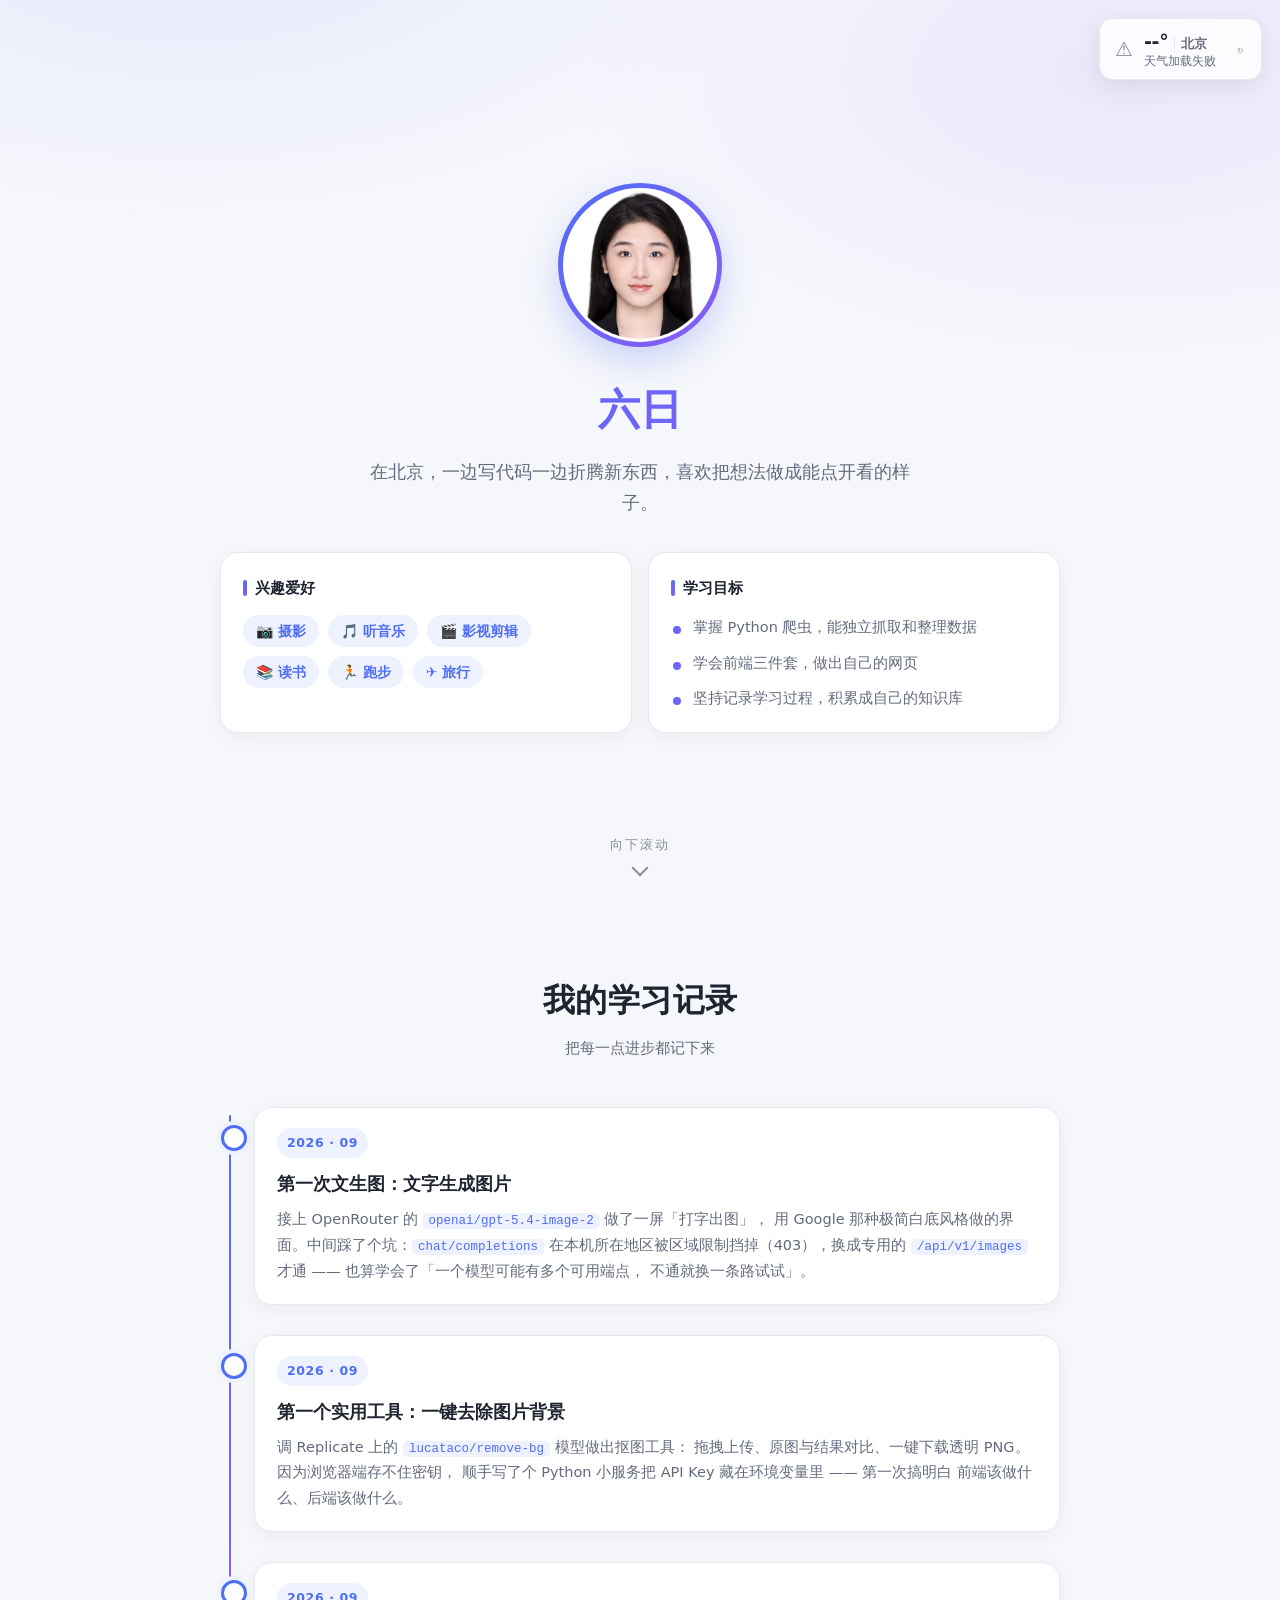
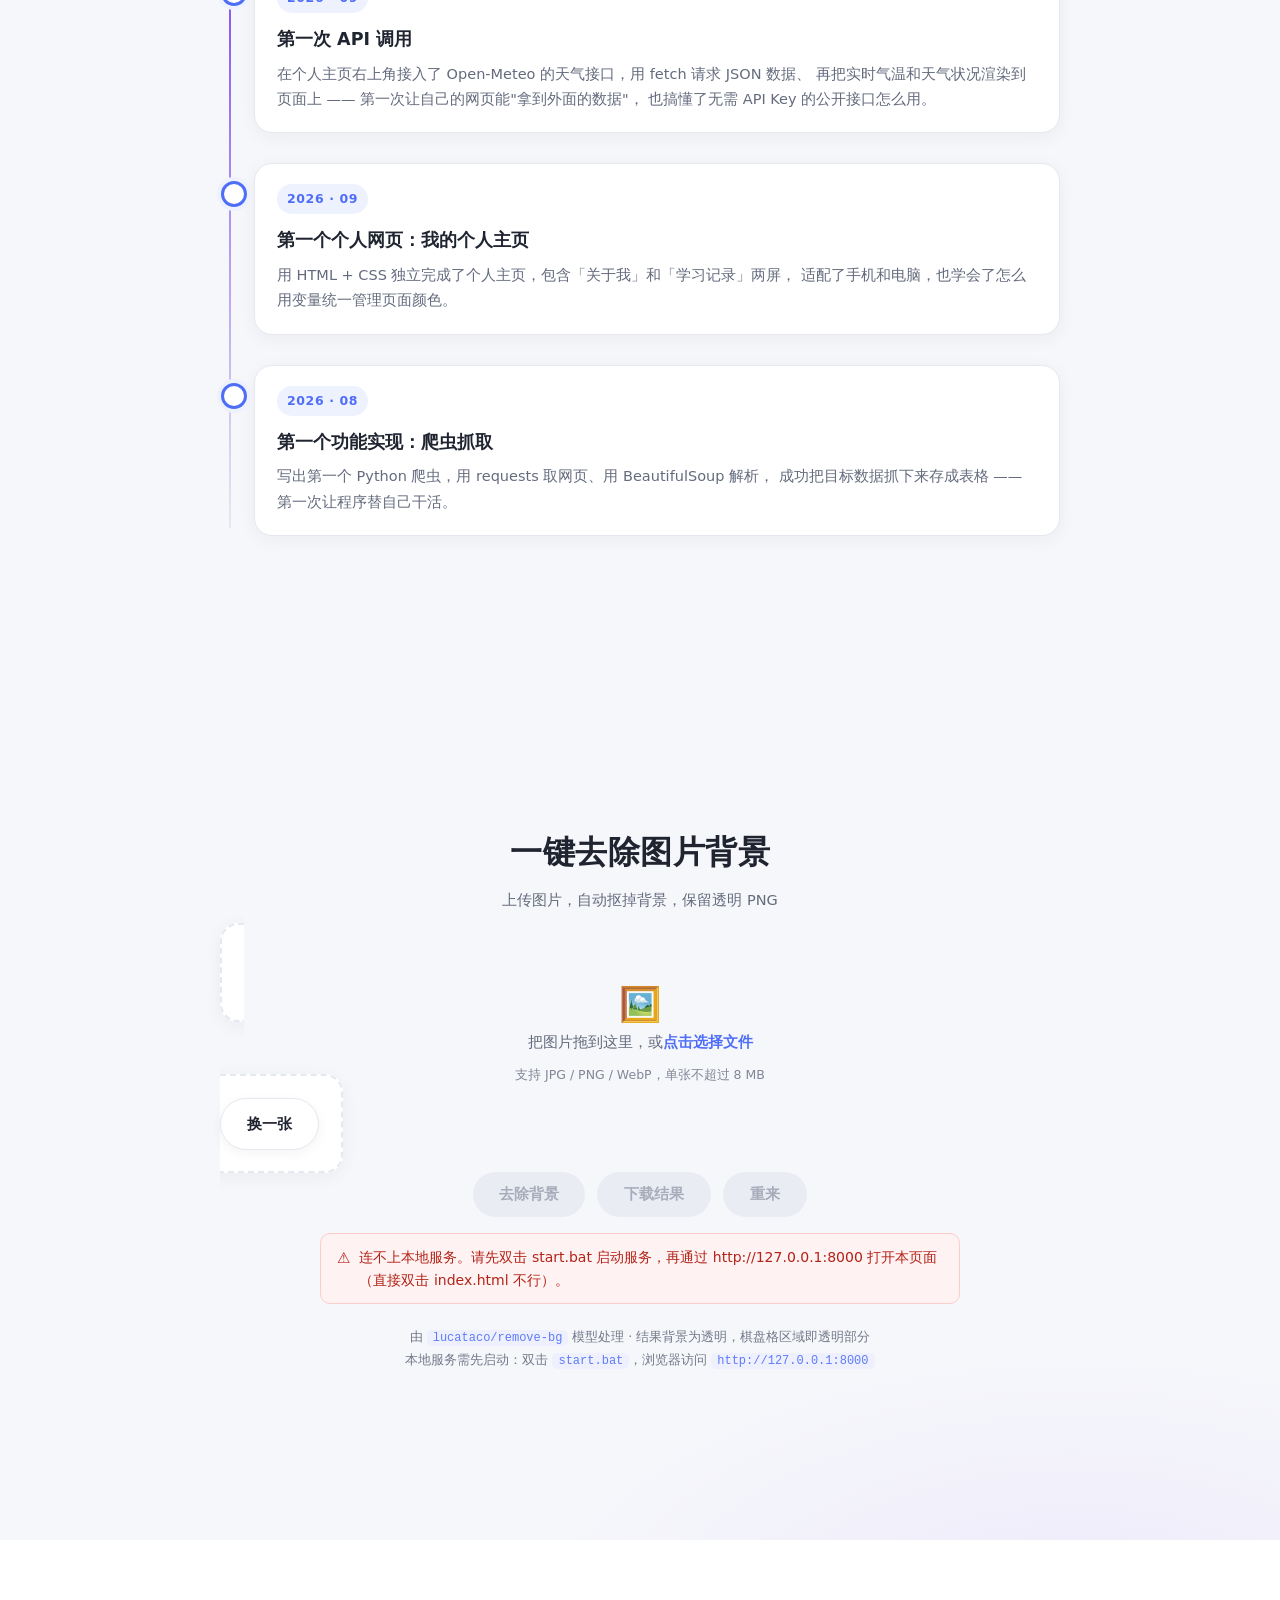
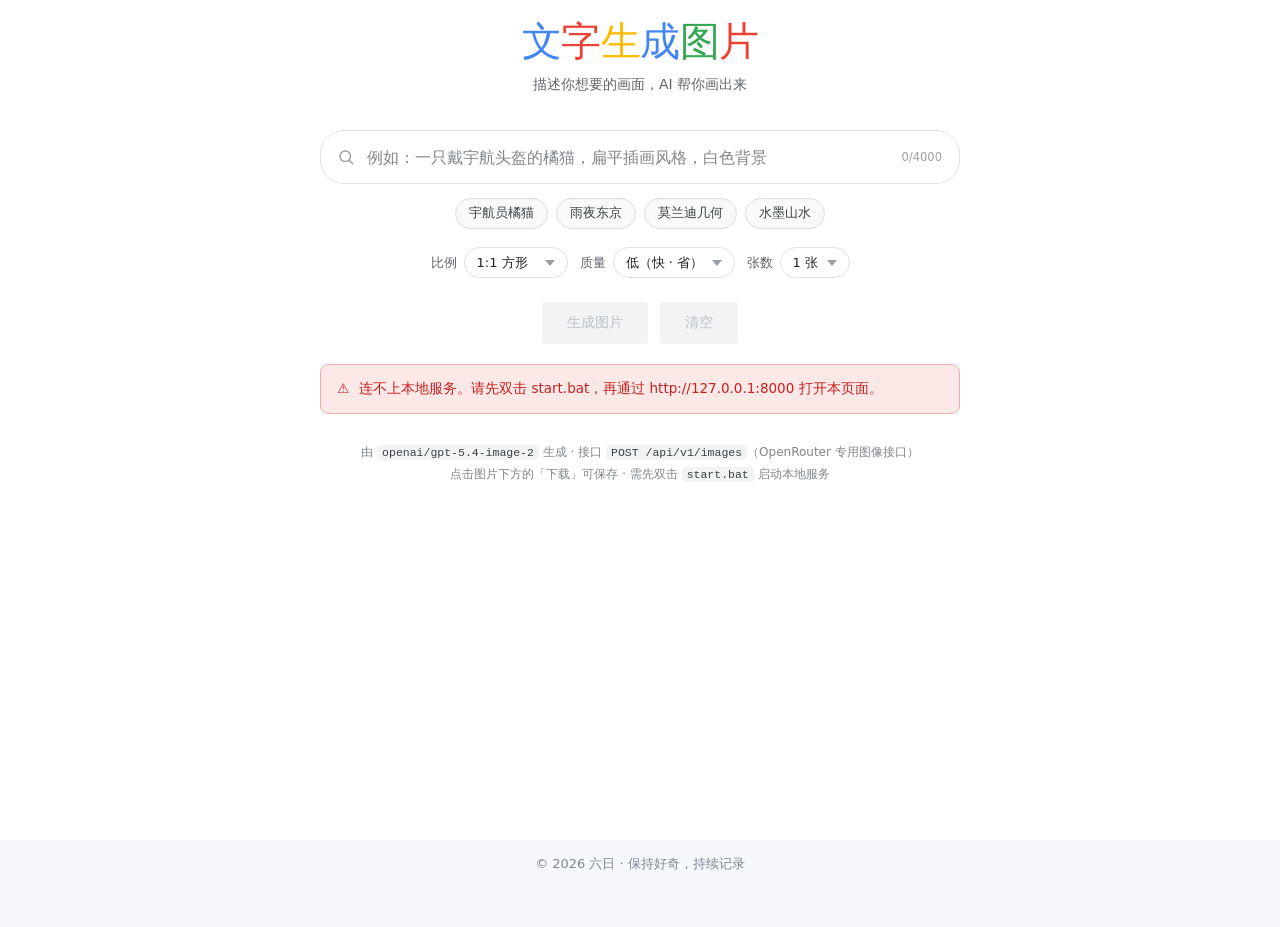
==== index.html @ abb737da "feat: 个人主页 v1（关于我 / 学习记录 / 天气 / 去背景 / 文生图）" ====
<!DOCTYPE html>
<html lang="zh-CN">
<head>
<meta charset="UTF-8">
<meta name="viewport" content="width=device-width, initial-scale=1.0">
<title>六日 · 个人主页</title>
<meta name="description" content="六日的个人主页 —— 关于我，以及我的学习记录。">

<style>
/* ==========================================================================
   ① 全局配置区 —— 想改颜色，只改这里就够了
   ========================================================================== */
:root{
  --c-bg:        #f6f7fb;   /* 页面背景色 */
  --c-card:      #ffffff;   /* 卡片背景色 */
  --c-text:      #1f2430;   /* 主文字颜色 */
  --c-text-sub:  #646b7d;   /* 次要文字颜色 */
  --c-line:      #e6e8f0;   /* 分割线 / 边框颜色 */
  --c-brand:     #4f6ef7;   /* 主题色（按钮、时间线、强调） */
  --c-brand-2:   #8b5cf6;   /* 主题色渐变终点 */
  --c-brand-soft:#eef1fe;   /* 主题浅底色（标签背景） */

  --radius:      18px;      /* 卡片圆角 */
  --radius-sm:   10px;      /* 小元素圆角 */
  --maxw:        880px;     /* 内容最大宽度 */
  --avatar-size: 150px;     /* 头像直径（手机端会自动缩小） */

  /* ---- 天气组件 ---- */
  --c-warm:      #f59e0b;   /* 晴天色 */
  --c-cool:      #38bdf8;   /* 阴雨色 */
  --weather-city:"北京";     /* 天气显示的城市名（API 参数在下面 JS 里改） */

  /* 这里改字体：想换字体，把字体名替换掉即可 */
  --font: "PingFang SC","Microsoft YaHei","Hiragino Sans GB","Source Han Sans SC",
          system-ui,-apple-system,"Segoe UI",Roboto,sans-serif;
}

/* ==========================================================================
   ② 基础样式
   ========================================================================== */
*{ box-sizing:border-box; }

html{ scroll-behavior:smooth; }

body{
  margin:0;
  font-family:var(--font);
  background:var(--c-bg);
  color:var(--c-text);
  line-height:1.75;
  -webkit-font-smoothing:antialiased;
  font-size:16px;
}

a{ color:inherit; }

img{ max-width:100%; display:block; }

/* 内容容器：居中 + 左右留白 */
.wrap{
  width:100%;
  max-width:var(--maxw);
  margin:0 auto;
  padding:0 20px;
}

/* 每一"屏" */
.screen{
  min-height:100vh;               /* 铺满一屏 */
  display:flex;
  flex-direction:column;
  justify-content:center;
  padding:72px 0 56px;
  position:relative;
}

/* ==========================================================================
   ③ 天气组件（固定在右上角）
   ========================================================================== */
.weather{
  position:fixed;
  top:18px;
  right:18px;
  z-index:100;
  display:flex;
  align-items:center;
  gap:11px;
  padding:10px 15px;
  background:rgba(255,255,255,.82);        /* 半透明卡片 */
  backdrop-filter:blur(12px);
  -webkit-backdrop-filter:blur(12px);
  border:1px solid var(--c-line);
  border-radius:14px;
  box-shadow:0 6px 22px rgba(31,36,48,.09);
  font-size:13.5px;
  line-height:1.3;
  transition:box-shadow .25s ease, transform .25s ease;
}

.weather:hover{
  box-shadow:0 10px 28px rgba(31,36,48,.13);
}

/* 加载中的骨架 */
.weather--loading .weather__main,
.weather--loading .weather__sub{ opacity:.45; }

.weather__icon{
  font-size:26px;
  line-height:1;
  filter:saturate(1.15);
}

.weather__body{ min-width:0; }

.weather__main{
  display:flex;
  align-items:baseline;
  gap:6px;
  font-weight:700;
  white-space:nowrap;
}

.weather__temp{
  font-size:19px;
  letter-spacing:-.3px;
  color:var(--c-text);
}

.weather__city{
  font-size:12.5px;
  font-weight:600;
  color:var(--c-text-sub);
  padding-left:6px;
  border-left:1px solid var(--c-line);
}

.weather__sub{
  font-size:12px;
  color:var(--c-text-sub);
  white-space:nowrap;
  display:flex;
  gap:8px;
}

.weather__sub b{
  font-weight:600;
  color:var(--c-text);
}

/* 刷新按钮：低调，鼠标悬停才明显 */
.weather__refresh{
  flex:0 0 auto;
  border:0;
  background:transparent;
  color:var(--c-text-sub);
  font-size:13px;
  cursor:pointer;
  padding:4px 2px;
  border-radius:6px;
  opacity:.55;
  transition:opacity .2s ease, color .2s ease, transform .4s ease;
}

.weather__refresh:hover{ opacity:1; color:var(--c-brand); }

.weather__refresh.is-spinning{ transform:rotate(360deg); opacity:1; }

/* 天气加载失败时 */
.weather--error{
  color:var(--c-text-sub);
}

.weather--error .weather__icon{ font-size:20px; opacity:.8; }

/* ==========================================================================
   ④ 第一屏 —— 关于我
   ========================================================================== */
.screen--hero{
  background:
    radial-gradient(1000px 520px at 15% -10%, rgba(79,110,247,.10), transparent 60%),
    radial-gradient(900px 480px at 88% 8%,  rgba(139,92,246,.10), transparent 62%),
    var(--c-bg);
  text-align:center;
}

/* 头像 */
.avatar-ring{
  width:calc(var(--avatar-size) + 14px);
  height:calc(var(--avatar-size) + 14px);
  margin:0 auto 26px;
  padding:5px;
  border-radius:50%;
  background:linear-gradient(135deg, var(--c-brand), var(--c-brand-2));
  box-shadow:0 14px 34px rgba(79,110,247,.26);
}

.avatar{
  width:100%;
  height:100%;
  border-radius:50%;          /* 圆形头像 */
  object-fit:cover;
  object-position:center top;
  background:var(--c-card);
  border:3px solid var(--c-card);
}

/* 昵称 */
.nickname{
  font-size:clamp(30px, 6.4vw, 42px);
  font-weight:800;
  letter-spacing:.5px;
  margin:0 0 10px;
  background:linear-gradient(120deg, var(--c-brand), var(--c-brand-2));
  -webkit-background-clip:text;
  background-clip:text;
  color:transparent;
}

/* 一句话介绍 */
.tagline{
  font-size:clamp(15px, 3.6vw, 17.5px);
  color:var(--c-text-sub);
  margin:0 auto 34px;
  max-width:560px;
}

/* 信息卡片（兴趣爱好 / 学习目标） */
.info-grid{
  display:grid;
  grid-template-columns:repeat(2, 1fr);
  gap:16px;
  text-align:left;
}

.info-card{
  background:var(--c-card);
  border:1px solid var(--c-line);
  border-radius:var(--radius);
  padding:22px 22px 20px;
  box-shadow:0 4px 18px rgba(31,36,48,.05);
  transition:transform .25s ease, box-shadow .25s ease;
}

.info-card:hover{
  transform:translateY(-3px);
  box-shadow:0 12px 26px rgba(31,36,48,.10);
}

.info-card__title{
  display:flex;
  align-items:center;
  gap:8px;
  font-size:15px;
  font-weight:700;
  margin:0 0 14px;
  color:var(--c-text);
}

.info-card__title::before{
  content:"";
  width:4px;
  height:16px;
  border-radius:2px;
  background:linear-gradient(180deg, var(--c-brand), var(--c-brand-2));
}

/* 标签（兴趣爱好用） */
.tags{
  display:flex;
  flex-wrap:wrap;
  gap:9px;
}

.tag{
  font-size:14px;
  line-height:1;
  padding:9px 13px;
  border-radius:999px;
  background:var(--c-brand-soft);
  color:var(--c-brand);
  font-weight:600;
  white-space:nowrap;
}

/* 列表（学习目标用） */
.goal-list{
  margin:0;
  padding:0;
  list-style:none;
  display:flex;
  flex-direction:column;
  gap:10px;
}

.goal-list li{
  position:relative;
  padding-left:22px;
  font-size:14.5px;
  color:var(--c-text-sub);
}

.goal-list li::before{
  content:"";
  position:absolute;
  left:2px;
  top:11px;
  width:8px;
  height:8px;
  border-radius:50%;
  background:linear-gradient(135deg, var(--c-brand), var(--c-brand-2));
}

/* 向下滚动提示 */
.scroll-hint{
  position:absolute;
  bottom:26px;
  left:50%;
  transform:translateX(-50%);
  font-size:12.5px;
  color:var(--c-text-sub);
  letter-spacing:2px;
  display:flex;
  flex-direction:column;
  align-items:center;
  gap:6px;
  opacity:.75;
  text-decoration:none;
}

.scroll-hint__arrow{
  width:12px;
  height:12px;
  border-right:2px solid var(--c-text-sub);
  border-bottom:2px solid var(--c-text-sub);
  transform:rotate(45deg);
  animation:bounce 1.7s infinite;
}

@keyframes bounce{
  0%,100%{ transform:rotate(45deg) translate(0,0);   opacity:.4; }
  50%    { transform:rotate(45deg) translate(3px,3px); opacity:1; }
}

/* ==========================================================================
   ⑤ 第二屏 —— 我的学习记录（时间线）
   ========================================================================== */
.screen--log{
  justify-content:flex-start;
  min-height:auto;
  padding-bottom:104px;
}

.section-head{
  text-align:center;
  margin-bottom:46px;
}

.section-head__title{
  font-size:clamp(24px, 5.4vw, 32px);
  font-weight:800;
  margin:0 0 8px;
  letter-spacing:.5px;
}

.section-head__sub{
  margin:0;
  color:var(--c-text-sub);
  font-size:14.5px;
}

/* 时间线主轴 */
.timeline{
  position:relative;
  padding-left:34px;
}

.timeline::before{
  content:"";
  position:absolute;
  left:9px;
  top:8px;
  bottom:8px;
  width:2px;
  border-radius:2px;
  background:linear-gradient(180deg, var(--c-brand), var(--c-brand-2), var(--c-line));
}

/* 单条记录 */
.entry{
  position:relative;
  padding-bottom:30px;
}

.entry:last-child{ padding-bottom:0; }

/* 节点圆点 */
.entry::before{
  content:"";
  position:absolute;
  left:-33px;
  top:18px;
  width:20px;
  height:20px;
  border-radius:50%;
  background:var(--c-card);
  border:3px solid var(--c-brand);
  box-shadow:0 0 0 4px var(--c-brand-soft);
  z-index:1;
}

/* 记录卡片 */
.entry__card{
  background:var(--c-card);
  border:1px solid var(--c-line);
  border-radius:var(--radius);
  padding:20px 22px;
  box-shadow:0 4px 18px rgba(31,36,48,.05);
  transition:transform .25s ease, box-shadow .25s ease, border-color .25s ease;
}

.entry__card:hover{
  transform:translateX(4px);
  border-color:rgba(79,110,247,.35);
  box-shadow:0 12px 26px rgba(31,36,48,.10);
}

.entry__date{
  display:inline-block;
  font-size:12.5px;
  font-weight:700;
  letter-spacing:.6px;
  color:var(--c-brand);
  background:var(--c-brand-soft);
  padding:4px 10px;
  border-radius:999px;
  margin-bottom:11px;
}

.entry__title{
  font-size:17.5px;
  font-weight:700;
  margin:0 0 7px;
}

.entry__desc{
  margin:0;
  font-size:14.5px;
  color:var(--c-text-sub);
}

/* 记录里出现的代码/模型名 */
.entry__desc code{
  font-family:ui-monospace, "Cascadia Mono", Consolas, monospace;
  font-size:12.5px;
  padding:1px 6px;
  border-radius:5px;
  background:var(--c-brand-soft);
  color:var(--c-brand);
  white-space:nowrap;
}

/* 页脚 */
.footer{
  text-align:center;
  font-size:13px;
  color:var(--c-text-sub);
  padding:0 0 40px;
  opacity:.8;
}

/* ==========================================================================
   ⑥ 第三屏 —— 一键去除图片背景
   ========================================================================== */
.screen--tools{
  background:
    radial-gradient(900px 460px at 84% 110%, rgba(139,92,246,.09), transparent 60%),
    var(--c-bg);
}

/* ---- 上传区（支持点击 + 拖拽） ---- */
.dropzone{
  position:relative;
  border:2px dashed var(--c-line);
  border-radius:var(--radius);
  background:var(--c-card);
  padding:38px 22px;
  text-align:center;
  cursor:pointer;
  transition:border-color .22s ease, background .22s ease, transform .22s ease;
  box-shadow:0 4px 18px rgba(31,36,48,.05);
}

.dropzone:hover{
  border-color:var(--c-brand);
  background:var(--c-brand-soft);
}

/* 拖拽经过时高亮 */
.dropzone.is-dragover{
  border-color:var(--c-brand);
  background:var(--c-brand-soft);
  transform:scale(1.012);
  box-shadow:0 10px 30px rgba(79,110,247,.20);
}

/* 有图之后的紧凑样式 */
.dropzone.has-image{
  padding:16px;
  border-style:solid;
}

.dropzone__hint{
  display:flex;
  flex-direction:column;
  align-items:center;
  gap:9px;
  color:var(--c-text-sub);
  font-size:14.5px;
  pointer-events:none;
}

.dropzone__icon{
  font-size:34px;
  line-height:1;
  filter:grayscale(.15);
}

.dropzone__hint b{
  color:var(--c-brand);
  font-weight:700;
}

.dropzone__hint small{
  font-size:12.5px;
  opacity:.8;
}

/* 隐藏原生 file input，用 label/拖拽触发 */
.dropzone input[type="file"]{
  position:absolute;
  width:1px; height:1px;
  opacity:0;
  pointer-events:none;
}

.dropzone__preview{
  display:none;
  max-height:280px;
  margin:0 auto;
  border-radius:var(--radius-sm);
  object-fit:contain;
}

.dropzone.has-image .dropzone__hint{ display:none; }
.dropzone.has-image .dropzone__preview{ display:block; }

/* 换图小按钮 */
.dropzone__change{
  display:none;
  margin-top:12px;
}

.dropzone.has-image .dropzone__change{ display:inline-block; }

/* ---- 操作按钮行 ---- */
.tool-actions{
  display:flex;
  flex-wrap:wrap;
  gap:12px;
  justify-content:center;
  margin:22px 0 6px;
}

.btn{
  display:inline-flex;
  align-items:center;
  justify-content:center;
  gap:8px;
  font-family:var(--font);
  font-size:15px;
  font-weight:700;
  padding:12px 26px;
  border:0;
  border-radius:999px;
  cursor:pointer;
  text-decoration:none;
  transition:transform .18s ease, box-shadow .22s ease, background .22s ease, opacity .22s ease;
  -webkit-tap-highlight-color:transparent;
}

.btn:active{ transform:scale(.975); }

/* 主按钮 */
.btn--primary{
  color:#fff;
  background:linear-gradient(135deg, var(--c-brand), var(--c-brand-2));
  box-shadow:0 8px 20px rgba(79,110,247,.28);
}

.btn--primary:hover:not(:disabled){
  box-shadow:0 12px 26px rgba(79,110,247,.36);
}

/* 次要按钮（下载 / 重来） */
.btn--ghost{
  color:var(--c-text);
  background:var(--c-card);
  border:1px solid var(--c-line);
  box-shadow:0 3px 12px rgba(31,36,48,.05);
}

.btn--ghost:hover:not(:disabled){
  border-color:var(--c-brand);
  color:var(--c-brand);
}

/* 处理中 / 禁用状态：变灰 */
.btn:disabled,
.btn.is-disabled{
  cursor:not-allowed;
  color:#9aa0b0;
  background:#e9ebf2;
  border-color:transparent;
  box-shadow:none;
  opacity:.85;
  pointer-events:none;
}

/* 按钮里的小转圈 */
.btn__spinner{
  display:none;
  width:14px;
  height:14px;
  border:2px solid rgba(255,255,255,.45);
  border-top-color:#fff;
  border-radius:50%;
  animation:spin .7s linear infinite;
}

.btn.is-busy .btn__spinner{ display:inline-block; }

.btn:disabled .btn__spinner{
  border-color:rgba(154,160,176,.4);
  border-top-color:#9aa0b0;
}

@keyframes spin{ to{ transform:rotate(360deg); } }

/* ---- 状态提示条 ---- */
.tool-status{
  display:none;
  align-items:flex-start;
  gap:9px;
  margin:16px auto 0;
  max-width:640px;
  padding:12px 16px;
  border-radius:var(--radius-sm);
  font-size:14px;
  line-height:1.6;
  border:1px solid transparent;
}

.tool-status.is-visible{ display:flex; }

.tool-status--info{
  background:var(--c-brand-soft);
  color:var(--c-brand);
  border-color:rgba(79,110,247,.20);
}

.tool-status--error{
  background:#fef2f2;
  color:#b42318;
  border-color:#fecdc9;
}

.tool-status--ok{
  background:#f0fdf4;
  color:#15803d;
  border-color:#bbf7d0;
}

.tool-status__icon{ flex:0 0 auto; font-size:15px; }

/* ---- 结果对比 ---- */
.compare{
  display:none;
  grid-template-columns:repeat(2, 1fr);
  gap:16px;
  margin-top:26px;
}

.compare.is-visible{ display:grid; }

.compare__panel{
  background:var(--c-card);
  border:1px solid var(--c-line);
  border-radius:var(--radius);
  overflow:hidden;
  box-shadow:0 4px 18px rgba(31,36,48,.05);
  display:flex;
  flex-direction:column;
}

.compare__head{
  display:flex;
  align-items:center;
  justify-content:space-between;
  gap:8px;
  padding:11px 15px;
  border-bottom:1px solid var(--c-line);
  font-size:13.5px;
  font-weight:700;
}

.compare__badge{
  font-size:11.5px;
  font-weight:700;
  padding:3px 9px;
  border-radius:999px;
  background:var(--c-brand-soft);
  color:var(--c-brand);
}

.compare__badge--after{
  background:#f0fdf4;
  color:#15803d;
}

/* 图片区：棋盘格背景，透明区域一眼可见 */
.compare__stage{
  flex:1;
  display:flex;
  align-items:center;
  justify-content:center;
  padding:14px;
  min-height:230px;
  background-color:#fff;
  background-image:
    linear-gradient(45deg, #eef0f6 25%, transparent 25%),
    linear-gradient(-45deg, #eef0f6 25%, transparent 25%),
    linear-gradient(45deg, transparent 75%, #eef0f6 75%),
    linear-gradient(-45deg, transparent 75%, #eef0f6 75%);
  background-size:16px 16px;
  background-position:0 0, 0 8px, 8px -8px, -8px 0;
}

/* 原图那格不用棋盘格 */
.compare__panel--before .compare__stage{
  background-image:none;
  background-color:#f8f9fc;
}

.compare__stage img{
  max-width:100%;
  max-height:320px;
  object-fit:contain;
  border-radius:6px;
}

/* 处理中：结果格显示骨架 */
.compare__stage .skeleton{
  display:none;
  flex-direction:column;
  align-items:center;
  gap:10px;
  color:var(--c-text-sub);
  font-size:13px;
}

.compare__stage.is-loading .skeleton{ display:flex; }
.compare__stage.is-loading img{ display:none; }

.skeleton__ring{
  width:30px;
  height:30px;
  border:3px solid var(--c-line);
  border-top-color:var(--c-brand);
  border-radius:50%;
  animation:spin .8s linear infinite;
}

.compare__foot{
  display:flex;
  gap:10px;
  padding:11px 15px;
  border-top:1px solid var(--c-line);
  flex-wrap:wrap;
}

.compare__foot .btn{
  font-size:13.5px;
  padding:8px 18px;
}

/* 小字说明 */
.tool-note{
  margin:22px auto 0;
  max-width:640px;
  font-size:12.5px;
  line-height:1.75;
  color:var(--c-text-sub);
  text-align:center;
  opacity:.9;
}

.tool-note code{
  font-family:ui-monospace, "Cascadia Mono", Consolas, monospace;
  font-size:12px;
  padding:1px 6px;
  border-radius:5px;
  background:var(--c-brand-soft);
  color:var(--c-brand);
}

/* ==========================================================================
   ⑥-B 第四屏 —— 文字生成图片（Google 极简风格）
   --------------------------------------------------------------------------
   这一屏刻意用一套独立的样式：白底、大量留白、无渐变、细边框、
   Google 四色做点缀。视觉上和前三屏区分开，像 Google 的搜索页。
   ========================================================================== */
.screen--imagen{
  --g-blue:   #4285f4;
  --g-red:    #ea4335;
  --g-yellow: #fbbc05;
  --g-green:  #34a853;

  background:#fff;
  color:#202124;
  justify-content:flex-start;
  padding-top:76px;
}

/* ---- 顶部 Logo 风格的标题 ---- */
.g-head{
  text-align:center;
  margin-bottom:34px;
}

.g-logo{
  font-size:clamp(28px, 6vw, 40px);
  font-weight:400;
  letter-spacing:-.5px;
  margin:0 0 6px;
  color:#202124;
  line-height:1.25;
}

.g-logo span:nth-child(1){ color:var(--g-blue); }
.g-logo span:nth-child(2){ color:var(--g-red); }
.g-logo span:nth-child(3){ color:var(--g-yellow); }
.g-logo span:nth-child(4){ color:var(--g-blue); }
.g-logo span:nth-child(5){ color:var(--g-green); }
.g-logo span:nth-child(6){ color:var(--g-red); }
.g-logo span:nth-child(7){ color:var(--g-blue); }

.g-sub{
  margin:0;
  font-size:14px;
  color:#5f6368;
}

/* ---- 搜索式输入框 ---- */
.g-form{
  max-width:640px;
  margin:0 auto;
}

.g-prompt-wrap{
  position:relative;
  display:flex;
  align-items:center;
}

.g-prompt{
  width:100%;
  font-family:var(--font);
  font-size:16px;
  line-height:1.5;
  color:#202124;
  padding:15px 56px 15px 46px;
  border:1px solid #dfe1e5;
  border-radius:24px;
  outline:none;
  background:#fff;
  transition:box-shadow .2s ease, border-color .2s ease;
  resize:none;
  box-sizing:border-box;
  min-height:54px;
  max-height:180px;
  overflow-y:auto;
}

.g-prompt::placeholder{ color:#80868b; }

.g-prompt:hover{
  box-shadow:0 1px 6px rgba(32,33,36,.18);
  border-color:rgba(223,225,229,0);
}

.g-prompt:focus{
  box-shadow:0 1px 6px rgba(32,33,36,.20);
  border-color:rgba(223,225,229,0);
}

.g-prompt:disabled{
  background:#f8f9fa;
  color:#80868b;
}

/* 输入框左侧的搜索放大镜 */
.g-prompt-icon{
  position:absolute;
  left:17px;
  width:18px;
  height:18px;
  color:#9aa0a6;
  pointer-events:none;
}

/* 输入框右侧的字数 */
.g-counter{
  position:absolute;
  right:18px;
  font-size:11.5px;
  color:#9aa0a6;
  pointer-events:none;
  font-variant-numeric:tabular-nums;
}

/* ---- 选项行（Google 那种轻量下拉） ---- */
.g-options{
  display:flex;
  flex-wrap:wrap;
  gap:10px 12px;
  justify-content:center;
  margin:18px 0 0;
}

.g-field{
  display:flex;
  align-items:center;
  gap:7px;
  font-size:13px;
  color:#5f6368;
}

.g-field > span{ white-space:nowrap; }

.g-select{
  font-family:var(--font);
  font-size:13px;
  color:#202124;
  padding:7px 30px 7px 12px;
  border:1px solid #dfe1e5;
  border-radius:18px;
  background:#fff url("data:image/svg+xml;charset=utf8,%3Csvg xmlns='http://www.w3.org/2000/svg' width='10' height='6'%3E%3Cpath d='M0 0l5 6 5-6z' fill='%239aa0a6'/%3E%3C/svg%3E") no-repeat right 12px center;
  outline:none;
  cursor:pointer;
  appearance:none;
  -webkit-appearance:none;
  transition:border-color .2s ease, box-shadow .2s ease;
}

.g-select:hover{ border-color:#c9ccd1; }

.g-select:focus{
  border-color:var(--g-blue);
  box-shadow:0 0 0 3px rgba(66,133,244,.14);
}

.g-select:disabled{ background-color:#f8f9fa; color:#9aa0a6; cursor:not-allowed; }

/* ---- 按钮行 ---- */
.g-actions{
  display:flex;
  gap:12px;
  justify-content:center;
  flex-wrap:wrap;
  margin-top:24px;
}

.g-btn{
  font-family:var(--font);
  font-size:14px;
  font-weight:500;
  padding:11px 24px;
  border-radius:4px;
  border:1px solid transparent;
  cursor:pointer;
  display:inline-flex;
  align-items:center;
  gap:8px;
  transition:background .18s ease, box-shadow .18s ease, color .18s ease;
  -webkit-tap-highlight-color:transparent;
}

/* Google 的主按钮：蓝底白字，方角（不是圆药丸） */
.g-btn--primary{
  background:var(--g-blue);
  color:#fff;
}

.g-btn--primary:hover:not(:disabled){
  background:#3367d6;
  box-shadow:0 1px 3px rgba(60,64,67,.30), 0 4px 8px rgba(60,64,67,.15);
}

/* 次要按钮：Google 的灰底按钮 */
.g-btn--secondary{
  background:#f8f9fa;
  color:#3c4043;
  border-color:#dadce0;
}

.g-btn--secondary:hover:not(:disabled){
  background:#f1f3f4;
  border-color:#d2d5d9;
}

.g-btn:disabled,
.g-btn.is-disabled{
  background:#f1f3f4;
  color:#bdc1c6;
  border-color:transparent;
  cursor:not-allowed;
  box-shadow:none;
  pointer-events:none;
}

.g-btn__spinner{
  display:none;
  width:14px; height:14px;
  border:2px solid rgba(255,255,255,.45);
  border-top-color:#fff;
  border-radius:50%;
  animation:spin .7s linear infinite;
}

.g-btn.is-busy .g-btn__spinner{ display:inline-block; }

.g-btn:disabled .g-btn__spinner{
  border-color:rgba(189,193,198,.5);
  border-top-color:#bdc1c6;
}

/* ---- 状态提示：Google 风格的横幅 ---- */
.g-status{
  display:none;
  align-items:flex-start;
  gap:10px;
  max-width:640px;
  margin:20px auto 0;
  padding:13px 16px;
  border-radius:8px;
  font-size:13.5px;
  line-height:1.6;
  border:1px solid #dadce0;
  color:#3c4043;
  background:#f8f9fa;
}

.g-status.is-visible{ display:flex; }

.g-status--error{
  background:#fce8e6;
  border-color:#f6aea9;
  color:#c5221f;
}

.g-status--ok{
  background:#e6f4ea;
  border-color:#a8dab5;
  color:#137333;
}

.g-status--info{
  background:#e8f0fe;
  border-color:#aecbfa;
  color:#1967d2;
}

.g-status__icon{ flex:0 0 auto; }

/* ---- 结果网格 ---- */
.g-results{
  display:none;
  margin-top:30px;
}

.g-results.is-visible{ display:block; }

.g-results__meta{
  display:flex;
  justify-content:center;
  gap:16px;
  flex-wrap:wrap;
  font-size:12.5px;
  color:#5f6368;
  margin-bottom:16px;
}

.g-results__meta b{ color:#202124; font-weight:500; }

.g-grid{
  display:grid;
  grid-template-columns:repeat(auto-fit, minmax(240px, 1fr));
  gap:16px;
}

.g-card{
  border:1px solid #dadce0;
  border-radius:8px;
  overflow:hidden;
  background:#fff;
  display:flex;
  flex-direction:column;
  transition:box-shadow .2s ease, border-color .2s ease;
}

.g-card:hover{
  box-shadow:0 1px 3px rgba(60,64,67,.30), 0 4px 8px rgba(60,64,67,.15);
  border-color:#c9ccd1;
}

.g-card__img{
  display:block;
  width:100%;
  background:#f8f9fa;
  aspect-ratio:1 / 1;
  object-fit:contain;
}

.g-card__bar{
  display:flex;
  align-items:center;
  justify-content:space-between;
  gap:8px;
  padding:10px 12px;
  border-top:1px solid #f1f3f4;
}

.g-card__label{
  font-size:12px;
  color:#5f6368;
}

.g-card__dl{
  font-family:var(--font);
  font-size:12.5px;
  font-weight:500;
  color:var(--g-blue);
  background:none;
  border:0;
  cursor:pointer;
  padding:5px 9px;
  border-radius:4px;
  transition:background .18s ease;
}

.g-card__dl:hover{ background:rgba(66,133,244,.08); }

/* 出图中的骨架格 */
.g-skeleton{
  display:none;
  border:1px solid #dadce0;
  border-radius:8px;
  background:#fff;
  aspect-ratio:1 / 1;
  align-items:center;
  justify-content:center;
  flex-direction:column;
  gap:12px;
  color:#5f6368;
  font-size:13px;
}

.g-skeleton.is-visible{ display:flex; }

.g-skeleton__ring{
  width:32px; height:32px;
  border:3px solid #e8eaed;
  border-top-color:var(--g-blue);
  border-radius:50%;
  animation:spin .85s linear infinite;
}

.g-skeleton__bar{
  width:56%;
  height:6px;
  border-radius:3px;
  background:#f1f3f4;
  overflow:hidden;
  position:relative;
}

.g-skeleton__bar::after{
  content:"";
  position:absolute;
  inset:0;
  background:linear-gradient(90deg, transparent, rgba(66,133,244,.28), transparent);
  animation:gslide 1.4s infinite;
}

@keyframes gslide{
  0%{ transform:translateX(-100%); }
  100%{ transform:translateX(100%); }
}

/* 底部小注 */
.g-note{
  max-width:640px;
  margin:28px auto 0;
  font-size:12px;
  line-height:1.8;
  color:#80868b;
  text-align:center;
}

.g-note code{
  font-family:ui-monospace, "Cascadia Mono", Consolas, monospace;
  font-size:11.5px;
  padding:1px 5px;
  border-radius:4px;
  background:#f1f3f4;
  color:#3c4043;
}

/* 提示词示例胶囊 */
.g-examples{
  display:flex;
  flex-wrap:wrap;
  gap:8px;
  justify-content:center;
  margin-top:14px;
}

.g-chip{
  font-family:var(--font);
  font-size:12.5px;
  color:#3c4043;
  background:#f8f9fa;
  border:1px solid #dadce0;
  border-radius:999px;
  padding:6px 13px;
  cursor:pointer;
  transition:background .18s ease, border-color .18s ease;
}

.g-chip:hover{
  background:#f1f3f4;
  border-color:#c9ccd1;
}

.g-chip:disabled{ color:#bdc1c6; cursor:not-allowed; background:#fff; }

/* ==========================================================================
   ⑦ 手机端适配
   ========================================================================== */
@media (max-width:640px){
  :root{
    --avatar-size:118px;
    --radius:15px;
  }

  body{ font-size:15.5px; }

  .screen{ padding:56px 0 46px; }

  .info-grid{ grid-template-columns:1fr; }   /* 双栏改单栏 */

  .info-card{ padding:19px 18px; }

  .timeline{ padding-left:30px; }

  .timeline::before{ left:7px; }

  .entry::before{
    left:-30px;
    width:18px;
    height:18px;
    top:16px;
  }

  .entry__card{ padding:17px 18px; }

  .entry__card:hover{ transform:none; }      /* 手机上不要位移 */
  .info-card:hover{ transform:none; }

  .scroll-hint{ display:none; }              /* 手机屏幕矮，隐藏提示 */

  /* 手机上天气组件改为贴顶的横向条，不遮挡头像 */
  .weather{
    top:0;
    left:0;
    right:0;
    border-radius:0 0 14px 14px;
    border-left:0;
    border-right:0;
    border-top:0;
    padding:8px 16px;
    justify-content:center;
    background:rgba(255,255,255,.92);
  }

  .weather__icon{ font-size:21px; }

  .weather__temp{ font-size:17px; }

  /* 给第一屏留出顶部空间，避免内容被天气条压住 */
  .screen--hero{ padding-top:88px; }

  /* 第三屏：对比改成上下排列 */
  .compare.is-visible{ grid-template-columns:1fr; }

  .compare__stage{ min-height:190px; }

  .compare__stage img{ max-height:250px; }

  .dropzone{ padding:30px 18px; }

  .tool-actions{ gap:10px; }

  .btn{ flex:1 1 auto; padding:12px 18px; }

  /* 第四屏：收窄留白，按钮撑满 */
  .screen--imagen{ padding-top:52px; }

  .g-prompt{ font-size:16px; padding:14px 52px 14px 42px; }

  .g-options{ gap:8px 10px; }

  .g-actions{ gap:10px; }

  .g-btn{ flex:1 1 auto; justify-content:center; }

  .g-grid{ grid-template-columns:1fr; }

  .g-card__img{ aspect-ratio:auto; max-height:420px; object-fit:contain; }
}

/* 尊重用户的"减少动效"系统设置 */
@media (prefers-reduced-motion:reduce){
  *{ animation:none !important; transition:none !important; }
  html{ scroll-behavior:auto; }
}
</style>
</head>

<body>

<!-- ======================== 天气组件（右上角） ========================
     数据来源：Open-Meteo（https://open-meteo.com/），免费、无需 API Key。
     北京坐标已写在页面底部 JS 里，想换城市改那里的 latitude / longitude。
-->
<div class="weather weather--loading" id="weather" title="数据来源：Open-Meteo">
  <span class="weather__icon" id="w-icon">⏳</span>
  <div class="weather__body">
    <div class="weather__main">
      <span class="weather__temp" id="w-temp">--°</span>
      <span class="weather__city" id="w-city">北京</span>
    </div>
    <div class="weather__sub">
      <span id="w-desc">加载中…</span>
      <span id="w-range"></span>
    </div>
  </div>
  <button class="weather__refresh" id="w-refresh" type="button" aria-label="刷新天气" title="刷新天气">↻</button>
</div>

<!-- ======================== 第一屏：关于我 ======================== -->
<section class="screen screen--hero" id="about">
  <div class="wrap">

    <!-- 头像：把 avatar.jpg 换成你自己的图片，改文件名即可 -->
    <div class="avatar-ring">
      <img class="avatar" src="avatar.jpg" alt="六日的头像">
    </div>

    <!-- 昵称 -->
    <h1 class="nickname">六日</h1>

    <!-- 一句话介绍 -->
    <p class="tagline">在北京，一边写代码一边折腾新东西，喜欢把想法做成能点开看的样子。</p>

    <!-- 兴趣爱好 + 学习目标 -->
    <div class="info-grid">

      <!-- 兴趣爱好：在下面 <span class="tag"> 里增删即可 -->
      <div class="info-card">
        <h2 class="info-card__title">兴趣爱好</h2>
        <div class="tags">
          <span class="tag">📷 摄影</span>
          <span class="tag">🎵 听音乐</span>
          <span class="tag">🎬 影视剪辑</span>
          <span class="tag">📚 读书</span>
          <span class="tag">🏃 跑步</span>
          <span class="tag">✈️ 旅行</span>
        </div>
      </div>

      <!-- 学习目标：在下面 <li> 里增删即可 -->
      <div class="info-card">
        <h2 class="info-card__title">学习目标</h2>
        <ul class="goal-list">
          <li>掌握 Python 爬虫，能独立抓取和整理数据</li>
          <li>学会前端三件套，做出自己的网页</li>
          <li>坚持记录学习过程，积累成自己的知识库</li>
        </ul>
      </div>

    </div>
  </div>

  <a class="scroll-hint" href="#log">
    <span>向下滚动</span>
    <span class="scroll-hint__arrow"></span>
  </a>
</section>


<!-- ======================== 第二屏：我的学习记录 ======================== -->
<section class="screen screen--log" id="log">
  <div class="wrap">

    <div class="section-head">
      <h2 class="section-head__title">我的学习记录</h2>
      <p class="section-head__sub">把每一点进步都记下来</p>
    </div>

    <!--
      时间线：新增记录时，复制一整个 <article class="entry"> ... </article> 块，
      粘到最上面（或最下面），改日期、标题、描述即可。
      新记录想排在前面 → 粘到最上面；想按时间顺序 → 粘到最下面。
    -->
    <div class="timeline">

      <!-- ===== 记录 1 ===== -->
      <article class="entry">
        <div class="entry__card">
          <span class="entry__date">2026 · 09</span>
          <h3 class="entry__title">第一次文生图：文字生成图片</h3>
          <p class="entry__desc">
            接上 OpenRouter 的 <code>openai/gpt-5.4-image-2</code> 做了一屏「打字出图」，
            用 Google 那种极简白底风格做的界面。中间踩了个坑：<code>chat/completions</code>
            在本机所在地区被区域限制挡掉（403），换成专用的
            <code>/api/v1/images</code> 才通 —— 也算学会了「一个模型可能有多个可用端点，
            不通就换一条路试试」。
          </p>
        </div>
      </article>

      <!-- ===== 记录 2 ===== -->
      <article class="entry">
        <div class="entry__card">
          <span class="entry__date">2026 · 09</span>
          <h3 class="entry__title">第一个实用工具：一键去除图片背景</h3>
          <p class="entry__desc">
            调 Replicate 上的 <code>lucataco/remove-bg</code> 模型做出抠图工具：
            拖拽上传、原图与结果对比、一键下载透明 PNG。因为浏览器端存不住密钥，
            顺手写了个 Python 小服务把 API Key 藏在环境变量里 —— 第一次搞明白
            前端该做什么、后端该做什么。
          </p>
        </div>
      </article>

      <!-- ===== 记录 3 ===== -->
      <article class="entry">
        <div class="entry__card">
          <span class="entry__date">2026 · 09</span>
          <h3 class="entry__title">第一次 API 调用</h3>
          <p class="entry__desc">
            在个人主页右上角接入了 Open-Meteo 的天气接口，用 fetch 请求 JSON 数据、
            再把实时气温和天气状况渲染到页面上 —— 第一次让自己的网页能"拿到外面的数据"，
            也搞懂了无需 API Key 的公开接口怎么用。
          </p>
        </div>
      </article>

      <!-- ===== 记录 4 ===== -->
      <article class="entry">
        <div class="entry__card">
          <span class="entry__date">2026 · 09</span>
          <h3 class="entry__title">第一个个人网页：我的个人主页</h3>
          <p class="entry__desc">
            用 HTML + CSS 独立完成了个人主页，包含「关于我」和「学习记录」两屏，
            适配了手机和电脑，也学会了怎么用变量统一管理页面颜色。
          </p>
        </div>
      </article>

      <!-- ===== 记录 5 ===== -->
      <article class="entry">
        <div class="entry__card">
          <span class="entry__date">2026 · 08</span>
          <h3 class="entry__title">第一个功能实现：爬虫抓取</h3>
          <p class="entry__desc">
            写出第一个 Python 爬虫，用 requests 取网页、用 BeautifulSoup 解析，
            成功把目标数据抓下来存成表格 —— 第一次让程序替自己干活。
          </p>
        </div>
      </article>

      <!-- ===== 新增记录放这里（复制上面整块 <article> 修改） ===== -->

    </div>
  </div>
</section>


<!-- ======================== 第三屏：一键去除图片背景 ========================
     调用的模型：lucataco/remove-bg  https://replicate.com/lucataco/remove-bg
     API Key 不在这个文件里 —— 浏览器端存不住密钥（F12 就能看到），
     所以由同目录的 server.py 在服务端读取环境变量 REPLICATE_API_TOKEN 并代为调用。
     使用方法：双击 start.bat，再打开 http://127.0.0.1:8000
-->
<section class="screen screen--tools" id="tools">
  <div class="wrap">

    <div class="section-head">
      <h2 class="section-head__title">一键去除图片背景</h2>
      <p class="section-head__sub">上传图片，自动抠掉背景，保留透明 PNG</p>
    </div>

    <!-- ---------- 上传区：点击选择 或 直接拖进来 ---------- -->
    <label class="dropzone" id="dropzone">
      <input type="file" id="file-input" accept="image/png,image/jpeg,image/webp">
      <div class="dropzone__hint">
        <span class="dropzone__icon">🖼️</span>
        <span>把图片拖到这里，或<b>点击选择文件</b></span>
        <small>支持 JPG / PNG / WebP，单张不超过 8 MB</small>
      </div>
      <img class="dropzone__preview" id="preview" alt="待处理的图片预览">
      <span class="btn btn--ghost dropzone__change" id="change-btn">换一张</span>
    </label>

    <!-- ---------- 操作按钮 ---------- -->
    <div class="tool-actions">
      <button class="btn btn--primary" id="run-btn" type="button" disabled>
        <span class="btn__spinner"></span>
        <span id="run-btn-text">去除背景</span>
      </button>
      <button class="btn btn--ghost" id="download-btn" type="button" disabled>下载结果</button>
      <button class="btn btn--ghost" id="reset-btn" type="button" disabled>重来</button>
    </div>

    <!-- ---------- 状态提示 ---------- -->
    <div class="tool-status" id="status" role="status" aria-live="polite">
      <span class="tool-status__icon" id="status-icon">ℹ️</span>
      <span id="status-text"></span>
    </div>

    <!-- ---------- 原图 / 结果 对比 ---------- -->
    <div class="compare" id="compare">

      <div class="compare__panel compare__panel--before">
        <div class="compare__head">
          <span>原图</span>
          <span class="compare__badge" id="before-size">—</span>
        </div>
        <div class="compare__stage">
          <img id="before-img" alt="原图">
        </div>
      </div>

      <div class="compare__panel compare__panel--after">
        <div class="compare__head">
          <span>去背景结果</span>
          <span class="compare__badge compare__badge--after" id="after-size">—</span>
        </div>
        <div class="compare__stage" id="after-stage">
          <div class="skeleton">
            <span class="skeleton__ring"></span>
            <span id="skeleton-text">处理中…</span>
          </div>
          <img id="after-img" alt="去除背景后的图片">
        </div>
      </div>

    </div>

    <p class="tool-note">
      由 <code>lucataco/remove-bg</code> 模型处理 · 结果背景为透明，棋盘格区域即透明部分<br>
      本地服务需先启动：双击 <code>start.bat</code>，浏览器访问 <code>http://127.0.0.1:8000</code>
    </p>

  </div>
</section>


<!-- ==================== 第四屏：文字生成图片 ====================
     模型：openai/gpt-5.4-image-2（通过 OpenRouter）
     Key 不在这个文件里 —— 由 server.py 从环境变量 OPENROUTER_API_KEY 读取。

     接口选型说明（重要）：
       走的是 OpenRouter 的「专用 Image API」 POST /api/v1/images，
       不是 /api/v1/chat/completions。因为 chat/completions 那条路
       在本机所在地区会被 OpenAI 的区域限制挡掉（403
       "This model is not available in your region."），
       而 /api/v1/images 实测可用。

     接口：
       POST http://127.0.0.1:8000/api/generate-image
         { prompt, aspect_ratio, quality, n }
       返回：n=1 时直接是 image/png 二进制，n>1 时是 JSON { images:[{b64,...}] }
-->
<section class="screen screen--imagen" id="imagen">
  <div class="wrap">

    <div class="g-head">
      <h2 class="g-logo">
        <span>文</span><span>字</span><span>生</span><span>成</span><span>图</span><span>片</span>
      </h2>
      <p class="g-sub">描述你想要的画面，AI 帮你画出来</p>
    </div>

    <div class="g-form">

      <!-- 提示词输入框（Google 搜索框样式） -->
      <div class="g-prompt-wrap">
        <svg class="g-prompt-icon" viewBox="0 0 24 24" fill="none"
             stroke="currentColor" stroke-width="2" stroke-linecap="round">
          <circle cx="11" cy="11" r="7"></circle>
          <line x1="16.5" y1="16.5" x2="21" y2="21"></line>
        </svg>
        <textarea class="g-prompt" id="g-prompt" rows="1"
          placeholder="例如：一只戴宇航头盔的橘猫，扁平插画风格，白色背景"
          maxlength="4000"></textarea>
        <span class="g-counter" id="g-counter">0/4000</span>
      </div>

      <!-- 几个现成的提示词，点一下就填进去 -->
      <div class="g-examples" id="g-examples">
        <button class="g-chip" type="button" data-p="一只戴宇航头盔的橘猫，扁平插画风格，纯白背景">宇航员橘猫</button>
        <button class="g-chip" type="button" data-p="雨后的东京街头，霓虹灯倒映在湿漉漉的地面上，电影感摄影">雨夜东京</button>
        <button class="g-chip" type="button" data-p="极简主义几何抽象图形，莫兰迪色系，留白构图">莫兰迪几何</button>
        <button class="g-chip" type="button" data-p="水墨风格的远山与孤舟，留白意境，中国画">水墨山水</button>
      </div>
      <!-- 选项 -->
      <div class="g-options">
        <label class="g-field">
          <span>比例</span>
          <select class="g-select" id="g-aspect">
            <option value="1:1">1:1 方形</option>
            <option value="16:9">16:9 宽屏</option>
            <option value="9:16">9:16 竖屏</option>
            <option value="3:2">3:2 横版</option>
            <option value="2:3">2:3 竖版</option>
            <option value="4:3">4:3</option>
            <option value="3:4">3:4</option>
            <option value="21:9">21:9 超宽</option>
          </select>
        </label>

        <label class="g-field">
          <span>质量</span>
          <select class="g-select" id="g-quality">
            <option value="low">低（快 · 省）</option>
            <option value="medium">中</option>
            <option value="high">高（慢 · 贵）</option>
            <option value="auto">自动</option>
          </select>
        </label>

        <label class="g-field">
          <span>张数</span>
          <select class="g-select" id="g-count">
            <option value="1">1 张</option>
            <option value="2">2 张</option>
            <option value="4">4 张</option>
          </select>
        </label>
      </div>

      <!-- 按钮 -->
      <div class="g-actions">
        <button class="g-btn g-btn--primary" id="g-run" type="button" disabled>
          <span class="g-btn__spinner"></span>
          <span id="g-run-text">生成图片</span>
        </button>
        <button class="g-btn g-btn--secondary" id="g-clear" type="button" disabled>清空</button>
      </div>

      <!-- 状态 -->
      <div class="g-status" id="g-status" role="status" aria-live="polite">
        <span class="g-status__icon" id="g-status-icon"></span>
        <span id="g-status-text"></span>
      </div>
    </div>

    <!-- 结果 -->
    <div class="g-results" id="g-results">
      <div class="g-results__meta" id="g-meta"></div>
      <div class="g-grid" id="g-grid"></div>
      <div class="g-skeleton" id="g-skeleton">
        <span class="g-skeleton__ring"></span>
        <span id="g-skeleton-text">正在生成，通常 15–60 秒…</span>
        <span class="g-skeleton__bar"></span>
      </div>
    </div>

    <p class="g-note">
      由 <code>openai/gpt-5.4-image-2</code> 生成 ·
      接口 <code>POST /api/v1/images</code>（OpenRouter 专用图像接口）<br>
      点击图片下方的「下载」可保存 · 需先双击 <code>start.bat</code> 启动本地服务
    </p>

  </div>
</section>


<footer class="footer wrap">
  <p>© 2026 六日 · 保持好奇，持续记录</p>
</footer>


<!-- ======================== 天气功能：调用 Open-Meteo API ======================== -->
<script>
(function () {
  /* ---------- ① 想换城市，只改这两行 ---------- */
  const LATITUDE  = 39.9042;    // 纬度：北京 = 39.9042
  const LONGITUDE = 116.4074;   // 经度：北京 = 116.4074
  const CITY_NAME = "北京";      // 页面上显示的城市名

  /* ---------- ② Open-Meteo 接口地址（免费，无需 API Key） ---------- */
  const API_URL =
    "https://api.open-meteo.com/v1/forecast" +
    "?latitude="  + LATITUDE +
    "&longitude=" + LONGITUDE +
    "&current=temperature_2m,relative_humidity_2m,apparent_temperature,weather_code,wind_speed_10m" +
    "&daily=temperature_2m_max,temperature_2m_min" +
    "&timezone=Asia%2FShanghai" +
    "&forecast_days=1";

  /* ---------- ③ WMO 天气代码 → 图标 + 中文描述 ---------- */
  const WEATHER_CODE = {
    0:  ["☀️", "晴"],
    1:  ["🌤️", "晴间多云"],
    2:  ["⛅", "多云"],
    3:  ["☁️", "阴"],
    45: ["🌫️", "有雾"],
    48: ["🌫️", "雾凇"],
    51: ["🌦️", "小毛毛雨"],
    53: ["🌦️", "毛毛雨"],
    55: ["🌧️", "浓毛毛雨"],
    56: ["🌧️", "冻毛毛雨"],
    57: ["🌧️", "浓冻毛毛雨"],
    61: ["🌦️", "小雨"],
    63: ["🌧️", "中雨"],
    65: ["🌧️", "大雨"],
    66: ["🌧️", "冻雨"],
    67: ["🌧️", "强冻雨"],
    71: ["🌨️", "小雪"],
    73: ["🌨️", "中雪"],
    75: ["❄️", "大雪"],
    77: ["🌨️", "米雪"],
    80: ["🌦️", "阵雨"],
    81: ["🌧️", "强阵雨"],
    82: ["⛈️", "暴阵雨"],
    85: ["🌨️", "阵雪"],
    86: ["❄️", "强阵雪"],
    95: ["⛈️", "雷阵雨"],
    96: ["⛈️", "雷阵雨伴冰雹"],
    99: ["⛈️", "强雷阵雨伴冰雹"]
  };

  /* ---------- ④ 元素引用 ---------- */
  const box      = document.getElementById("weather");
  const elIcon   = document.getElementById("w-icon");
  const elTemp   = document.getElementById("w-temp");
  const elCity   = document.getElementById("w-city");
  const elDesc   = document.getElementById("w-desc");
  const elRange  = document.getElementById("w-range");
  const btnFresh = document.getElementById("w-refresh");

  if (!box) return;
  elCity.textContent = CITY_NAME;

  /* ---------- ⑤ 用 fetch 请求 Open-Meteo ---------- */
  function loadWeather() {
    box.classList.remove("weather--error");
    box.classList.add("weather--loading");

    fetch(API_URL)
      .then(function (res) {
        if (!res.ok) throw new Error("HTTP " + res.status);
        return res.json();
      })
      .then(function (data) {
        const cur   = data.current || {};
        const daily = data.daily   || {};

        const code = cur.weather_code;
        const info = WEATHER_CODE[code] || ["🌡️", "未知天气"];

        const temp = Math.round(cur.temperature_2m);
        const high = Math.round((daily.temperature_2m_max || [])[0]);
        const low  = Math.round((daily.temperature_2m_min || [])[0]);

        elIcon.textContent = info[0];
        elTemp.textContent = temp + "°";
        elDesc.textContent = info[1];
        elRange.textContent = (isFinite(high) && isFinite(low))
          ? "↑" + high + "° / ↓" + low + "°"
          : "";

        // 顺手把体感温度放进提示气泡
        const feels = cur.apparent_temperature;
        box.title = CITY_NAME + " · " + info[1] +
                    (feels != null ? " · 体感 " + Math.round(feels) + "°" : "") +
                    "\n数据来源：Open-Meteo";
      })
      .catch(function (err) {
        elIcon.textContent = "⚠️";
        elTemp.textContent = "--°";
        elDesc.textContent = "天气加载失败";
        elRange.textContent = "";
        box.classList.add("weather--error");
        box.title = "无法连接 Open-Meteo：" + err.message + "（请检查网络后点 ↻ 重试）";
      })
      .finally(function () {
        box.classList.remove("weather--loading");
      });
  }

  /* ---------- ⑥ 首次加载 + 手动刷新 + 每 15 分钟自动更新 ---------- */
  loadWeather();

  btnFresh.addEventListener("click", function () {
    btnFresh.classList.add("is-spinning");
    setTimeout(function () { btnFresh.classList.remove("is-spinning"); }, 420);
    loadWeather();
  });

  setInterval(loadWeather, 15 * 60 * 1000);
})();
</script>


<!-- ======================== 去背景功能：调用本地服务 → Replicate ======================== -->
<script>
(function () {
  /* ---------- ① 配置 ---------- */
  const API_ENDPOINT = "/api/remove-bg";   // 由 server.py 提供
  const HEALTH_URL   = "/api/health";
  const MAX_BYTES    = 8 * 1024 * 1024;    // 8 MB

  /* ---------- ② 元素 ---------- */
  const dropzone   = document.getElementById("dropzone");
  const fileInput  = document.getElementById("file-input");
  const preview    = document.getElementById("preview");
  const changeBtn  = document.getElementById("change-btn");
  const runBtn     = document.getElementById("run-btn");
  const runBtnText = document.getElementById("run-btn-text");
  const dlBtn      = document.getElementById("download-btn");
  const resetBtn   = document.getElementById("reset-btn");
  const statusBox  = document.getElementById("status");
  const statusIcon = document.getElementById("status-icon");
  const statusText = document.getElementById("status-text");
  const compare    = document.getElementById("compare");
  const beforeImg  = document.getElementById("before-img");
  const afterImg   = document.getElementById("after-img");
  const afterStage = document.getElementById("after-stage");
  const beforeSize = document.getElementById("before-size");
  const afterSize  = document.getElementById("after-size");
  const skeletonTx = document.getElementById("skeleton-text");

  if (!dropzone) return;

  /* ---------- ③ 内部状态 ---------- */
  let currentFile = null;     // 用户选的原始 File
  let originalUrl = null;     // 原图 object URL
  let resultUrl   = null;     // 结果 object URL（用完要 revoke，避免内存泄漏）
  let busy        = false;

  const MAX_LABEL = (MAX_BYTES / 1024 / 1024) + " MB";

  /* ---------- ④ 小工具 ---------- */
  function fmtSize(bytes) {
    if (bytes == null) return "—";
    if (bytes < 1024) return bytes + " B";
    if (bytes < 1024 * 1024) return (bytes / 1024).toFixed(0) + " KB";
    return (bytes / 1024 / 1024).toFixed(2) + " MB";
  }

  function showStatus(type, text) {
    statusBox.className = "tool-status is-visible tool-status--" + type;
    statusIcon.textContent = type === "error" ? "⚠️" : (type === "ok" ? "✅" : "⏳");
    statusText.textContent = text;
  }

  function hideStatus() {
    statusBox.className = "tool-status";
  }

  function setBusy(state) {
    busy = state;
    runBtn.disabled = state || !currentFile;
    dlBtn.disabled = state || !resultUrl;
    resetBtn.disabled = state || (!currentFile && !resultUrl);
    runBtn.classList.toggle("is-busy", state);
    runBtnText.textContent = state ? "处理中…" : "去除背景";
    dropzone.style.pointerEvents = state ? "none" : "";
  }

  function clearResult() {
    if (resultUrl) { URL.revokeObjectURL(resultUrl); resultUrl = null; }
    afterImg.removeAttribute("src");
    afterSize.textContent = "—";
    afterStage.classList.remove("is-loading");
    compare.classList.remove("is-visible");
  }

  function resetAll() {
    if (originalUrl) { URL.revokeObjectURL(originalUrl); originalUrl = null; }
    clearResult();
    currentFile = null;
    fileInput.value = "";
    preview.removeAttribute("src");
    dropzone.classList.remove("has-image");
    beforeImg.removeAttribute("src");
    beforeSize.textContent = "—";
    hideStatus();
    setBusy(false);
  }

  /* ---------- ⑤ 选图 / 拖拽 ---------- */
  function acceptFile(file) {
    if (!file) return;

    if (!/^image\//.test(file.type)) {
      showStatus("error", "这不是图片文件，请选择 JPG、PNG 或 WebP 格式的图片。");
      return;
    }
    if (file.size > MAX_BYTES) {
      showStatus("error",
        "图片太大（" + fmtSize(file.size) + "），请压缩到 " + MAX_LABEL + " 以内再试。");
      return;
    }

    resetAll();
    currentFile = file;

    originalUrl = URL.createObjectURL(file);
    preview.src = originalUrl;
    beforeImg.src = originalUrl;
    beforeSize.textContent = fmtSize(file.size);
    dropzone.classList.add("has-image");

    hideStatus();
    setBusy(false);
  }

  // 点击 label 里的 input 触发选择（点击「换一张」按钮时不要重复触发）
  changeBtn.addEventListener("click", function (e) {
    e.preventDefault();
    e.stopPropagation();
    fileInput.click();
  });

  fileInput.addEventListener("change", function () {
    if (fileInput.files && fileInput.files[0]) acceptFile(fileInput.files[0]);
  });

  // 拖拽上传
  ["dragenter", "dragover"].forEach(function (evt) {
    dropzone.addEventListener(evt, function (e) {
      e.preventDefault();
      e.stopPropagation();
      if (!busy) dropzone.classList.add("is-dragover");
    });
  });

  ["dragleave", "drop"].forEach(function (evt) {
    dropzone.addEventListener(evt, function (e) {
      e.preventDefault();
      e.stopPropagation();
      dropzone.classList.remove("is-dragover");
    });
  });

  dropzone.addEventListener("drop", function (e) {
    if (busy) return;
    const dt = e.dataTransfer;
    if (!dt) return;
    // 优先取文件；如果是拖来的图片链接，给出提示
    if (dt.files && dt.files.length) {
      acceptFile(dt.files[0]);
    } else {
      showStatus("info", "请拖入本地图片文件（暂不支持直接拖网页上的图片链接）。");
    }
  });

  // 阻止浏览器在页面其他地方打开拖入的图片
  ["dragover", "drop"].forEach(function (evt) {
    window.addEventListener(evt, function (e) {
      if (!dropzone.contains(e.target)) e.preventDefault();
    });
  });

  /* ---------- ⑥ File → data URI ---------- */
  function fileToDataUri(file) {
    return new Promise(function (resolve, reject) {
      const reader = new FileReader();
      reader.onload = function () { resolve(reader.result); };
      reader.onerror = function () { reject(new Error("读取本地文件失败")); };
      reader.readAsDataURL(file);
    });
  }

  /* ---------- ⑦ 主流程：调用后端 → Replicate ---------- */
  runBtn.addEventListener("click", function () {
    if (busy || !currentFile) return;

    setBusy(true);
    clearResult();
    afterStage.classList.add("is-loading");
    skeletonTx.textContent = "处理中…";
    compare.classList.add("is-visible");
    showStatus("info", "正在上传图片并调用 Replicate 模型，通常需要 5–20 秒，请稍候…");

    const t0 = Date.now();

    fileToDataUri(currentFile)
      .then(function (dataUri) {
        return fetch(API_ENDPOINT, {
          method: "POST",
          headers: { "Content-Type": "application/json" },
          body: JSON.stringify({
            image: dataUri,
            filename: currentFile.name || "upload.png"
          })
        });
      })
      .then(function (res) {
        const elapsed = ((Date.now() - t0) / 1000).toFixed(1);

        if (!res.ok) {
          // 后端出错时回的是 JSON { error: "..." }
          return res.json()
            .catch(function () { return {}; })
            .then(function (body) {
              const msg = body.error || ("处理失败（HTTP " + res.status + "）");
              throw new Error(msg);
            });
        }

        const model = res.headers.get("X-Model") || "lucataco/remove-bg";
        return res.blob().then(function (blob) {
          return { blob: blob, elapsed: elapsed, model: model };
        });
      })
      .then(function (r) {
        resultUrl = URL.createObjectURL(r.blob);
        afterImg.src = resultUrl;
        afterSize.textContent = fmtSize(r.blob.size);
        afterStage.classList.remove("is-loading");
        dlBtn.disabled = false;
        resetBtn.disabled = false;
        showStatus("ok",
          "完成！用时 " + r.elapsed + " 秒，结果 " + fmtSize(r.blob.size) +
          "（" + r.model + "）。点「下载结果」保存为透明 PNG。");
      })
      .catch(function (err) {
        afterStage.classList.remove("is-loading");
        compare.classList.remove("is-visible");
        showStatus("error", err.message || "处理失败，请稍后重试。");
      })
      .finally(function () {
        setBusy(false);
      });
  });

  /* ---------- ⑧ 下载结果 ---------- */
  dlBtn.addEventListener("click", function () {
    if (!resultUrl) return;
    const base = (currentFile && currentFile.name
      ? currentFile.name.replace(/\.[^.]+$/, "")
      : "image");
    const a = document.createElement("a");
    a.href = resultUrl;
    a.download = base + "-no-bg.png";
    document.body.appendChild(a);
    a.click();
    document.body.removeChild(a);
  });

  /* ---------- ⑨ 重来 ---------- */
  resetBtn.addEventListener("click", function () {
    if (busy) return;
    resetAll();
    showStatus("info", "已清空，可以重新选图。");
  });

  /* ---------- ⑩ 启动时做一次体检，提前告诉用户服务/Key 状态 ---------- */
  fetch(HEALTH_URL)
    .then(function (r) { return r.json(); })
    .then(function (h) {
      if (h && h.token_configured === false) {
        showStatus("error",
          "本地服务已启动，但没有读到 REPLICATE_API_TOKEN 环境变量。" +
          "请按 README 设置好 Key，然后重启服务。");
      } else {
        showStatus("info", "准备就绪，选一张图片试试吧。");
      }
    })
    .catch(function () {
      showStatus("error",
        "连不上本地服务。请先双击 start.bat 启动服务，再通过 " +
        "http://127.0.0.1:8000 打开本页面（直接双击 index.html 不行）。");
    });
})();
</script>


<!-- ============ 文生图功能：调用本地服务 → OpenRouter Image API ============ -->
<script>
(function () {
  /* ---------- ① 配置 ---------- */
  const API_ENDPOINT = "/api/generate-image";
  const HEALTH_URL   = "/api/health";
  const MAX_CHARS    = 4000;

  /* ---------- ② 元素 ---------- */
  const promptEl  = document.getElementById("g-prompt");
  const counterEl = document.getElementById("g-counter");
  const aspectEl  = document.getElementById("g-aspect");
  const qualityEl = document.getElementById("g-quality");
  const countEl   = document.getElementById("g-count");
  const runBtn    = document.getElementById("g-run");
  const runTxt    = document.getElementById("g-run-text");
  const clearBtn  = document.getElementById("g-clear");
  const statusEl  = document.getElementById("g-status");
  const statusIcon= document.getElementById("g-status-icon");
  const statusTxt = document.getElementById("g-status-text");
  const resultsEl = document.getElementById("g-results");
  const gridEl    = document.getElementById("g-grid");
  const metaEl    = document.getElementById("g-meta");
  const skelEl    = document.getElementById("g-skeleton");
  const skelTxt   = document.getElementById("g-skeleton-text");
  const examplesEl= document.getElementById("g-examples");

  if (!promptEl) return;

  /* ---------- ③ 状态 ---------- */
  let busy = false;
  let resultUrls = [];          // 生成结果的 object URL，重生成前要回收

  /* ---------- ④ 小工具 ---------- */
  function showStatus(type, text) {
    statusEl.className = "g-status is-visible g-status--" + type;
    statusIcon.textContent = type === "error" ? "⚠️" : (type === "ok" ? "✅" : "⏳");
    statusTxt.textContent = text;
  }

  function hideStatus() { statusEl.className = "g-status"; }

  function clearResults() {
    resultUrls.forEach(function (u) { URL.revokeObjectURL(u); });
    resultUrls = [];
    gridEl.innerHTML = "";
    metaEl.innerHTML = "";
    resultsEl.classList.remove("is-visible");
    skelEl.classList.remove("is-visible");
    clearBtn.disabled = true;
  }

  function setBusy(state) {
    busy = state;
    runBtn.classList.toggle("is-busy", state);
    runBtn.disabled = state || !promptEl.value.trim();
    runTxt.textContent = state ? "生成中…" : "生成图片";
    [promptEl, aspectEl, qualityEl, countEl].forEach(function (el) { el.disabled = state; });
    Array.prototype.forEach.call(examplesEl.querySelectorAll(".g-chip"), function (c) {
      c.disabled = state;
    });
    clearBtn.disabled = state || gridEl.childElementCount === 0;
  }

  /* 输入框自适应高度 */
  function autoGrow() {
    promptEl.style.height = "auto";
    promptEl.style.height = Math.min(promptEl.scrollHeight, 180) + "px";
  }

  function syncInput() {
    const n = promptEl.value.length;
    counterEl.textContent = n + "/" + MAX_CHARS;
    autoGrow();
    if (!busy) runBtn.disabled = !promptEl.value.trim();
  }

  promptEl.addEventListener("input", syncInput);

  // Ctrl/Cmd + Enter 快捷提交
  promptEl.addEventListener("keydown", function (e) {
    if ((e.ctrlKey || e.metaKey) && e.key === "Enter") {
      e.preventDefault();
      if (!runBtn.disabled) runBtn.click();
    }
  });

  /* 示例提示词：点一下填进去 */
  examplesEl.addEventListener("click", function (e) {
    const chip = e.target.closest(".g-chip");
    if (!chip || busy) return;
    promptEl.value = chip.getAttribute("data-p") || "";
    syncInput();
    promptEl.focus();
  });

  /* ---------- ⑤ 主流程 ---------- */
  runBtn.addEventListener("click", function () {
    const prompt = promptEl.value.trim();
    if (busy) return;
    if (!prompt) { showStatus("error", "请先写下你想要的画面。"); return; }
    if (prompt.length > MAX_CHARS) {
      showStatus("error", "提示词太长了，请控制在 " + MAX_CHARS + " 字以内。");
      return;
    }

    const n = parseInt(countEl.value, 10) || 1;
    const aspect = aspectEl.value;
    const quality = qualityEl.value;

    clearResults();
    setBusy(true);
    skelTxt.textContent = "正在生成 " + n + " 张，通常 15–60 秒…";
    skelEl.classList.add("is-visible");
    resultsEl.classList.add("is-visible");
    showStatus("info", "已提交给 " + aspect + " / " + quality + " 的模型，请稍候…");

    const t0 = Date.now();

    fetch(API_ENDPOINT, {
      method: "POST",
      headers: { "Content-Type": "application/json" },
      body: JSON.stringify({
        prompt: prompt,
        aspect_ratio: aspect,
        quality: quality,
        n: n
      })
    })
      .then(function (res) {
        const elapsed = ((Date.now() - t0) / 1000).toFixed(1);

        if (!res.ok) {
          // 失败时后端返回 JSON { ok:false, error:"..." }
          return res.json()
            .catch(function () { return {}; })
            .then(function (b) {
              throw new Error(b.error || ("生成失败（HTTP " + res.status + "）"));
            });
        }

        const ctype = res.headers.get("Content-Type") || "";

        // 单张：后端直接回 PNG 二进制
        if (ctype.indexOf("image/") === 0) {
          return res.blob().then(function (blob) {
            return {
              images: [{ blob: blob, media: ctype }],
              elapsed: elapsed,
              model: res.headers.get("X-Model") || "",
              cost: res.headers.get("X-Cost-Usd")
            };
          });
        }

        // 多张：后端回 JSON，图片是 base64
        return res.json().then(function (d) {
          const list = (d.images || []).map(function (im) {
            const bin = atob(im.b64);
            const buf = new Uint8Array(bin.length);
            for (let i = 0; i < bin.length; i++) buf[i] = bin.charCodeAt(i);
            return {
              blob: new Blob([buf], { type: im.media_type || "image/png" }),
              media: im.media_type || "image/png"
            };
          });
          if (!list.length) throw new Error("模型没有返回图片。");
          return {
            images: list,
            elapsed: elapsed,
            model: d.model || "",
            cost: d.cost_usd != null ? String(d.cost_usd) : null
          };
        });
      })
      .then(function (r) {
        skelEl.classList.remove("is-visible");

        // 每张卡片：图片 + 下载按钮
        r.images.forEach(function (img, i) {
          const url = URL.createObjectURL(img.blob);
          resultUrls.push(url);

          const card = document.createElement("div");
          card.className = "g-card";

          const el = document.createElement("img");
          el.className = "g-card__img";
          el.src = url;
          el.alt = "生成的图片 " + (i + 1);
          el.loading = "lazy";

          const bar = document.createElement("div");
          bar.className = "g-card__bar";

          const label = document.createElement("span");
          label.className = "g-card__label";
          label.textContent = "第 " + (i + 1) + " 张 · " + Math.round(img.blob.size / 1024) + " KB";

          const dl = document.createElement("button");
          dl.type = "button";
          dl.className = "g-card__dl";
          dl.textContent = "下载";
          dl.addEventListener("click", function () {
            const a = document.createElement("a");
            a.href = url;
            a.download = "ai-image-" + (i + 1) + ".png";
            document.body.appendChild(a);
            a.click();
            document.body.removeChild(a);
          });

          bar.appendChild(label);
          bar.appendChild(dl);
          card.appendChild(el);
          card.appendChild(bar);
          gridEl.appendChild(card);
        });

        // 结果上方的元信息
        const bits = [];
        if (r.model) bits.push("<b>" + r.model + "</b>");
        bits.push("用时 <b>" + r.elapsed + " 秒</b>");
        bits.push("<b>" + r.images.length + "</b> 张");
        bits.push(aspect + " · " + quality);
        if (r.cost && parseFloat(r.cost) > 0) {
          bits.push("成本 <b>$" + parseFloat(r.cost).toFixed(4) + "</b>");
        }
        metaEl.innerHTML = bits.join(" · ");

        showStatus("ok", "生成完成，共 " + r.images.length + " 张，用时 " + r.elapsed + " 秒。点卡片里的「下载」保存。");
        clearBtn.disabled = false;
      })
      .catch(function (err) {
        skelEl.classList.remove("is-visible");
        resultsEl.classList.remove("is-visible");
        showStatus("error", err.message || "生成失败，请稍后重试。");
      })
      .finally(function () {
        setBusy(false);
        syncInput();
      });
  });

  /* ---------- ⑥ 清空 ---------- */
  clearBtn.addEventListener("click", function () {
    if (busy) return;
    clearResults();
    hideStatus();
  });

  /* ---------- ⑦ 启动自检 ---------- */
  syncInput();

  fetch(HEALTH_URL)
    .then(function (r) { return r.json(); })
    .then(function (h) {
      if (h && h.openrouter_configured === false) {
        showStatus("error",
          "本地服务已启动，但没读到 OPENROUTER_API_KEY 环境变量。" +
          "请按 README 设置好 Key，然后重启服务。");
      } else {
        showStatus("info", "写一句描述，点「生成图片」就能出图。");
      }
    })
    .catch(function () {
      showStatus("error",
        "连不上本地服务。请先双击 start.bat，再通过 http://127.0.0.1:8000 打开本页面。");
    });
})();
</script>

</body>
</html>
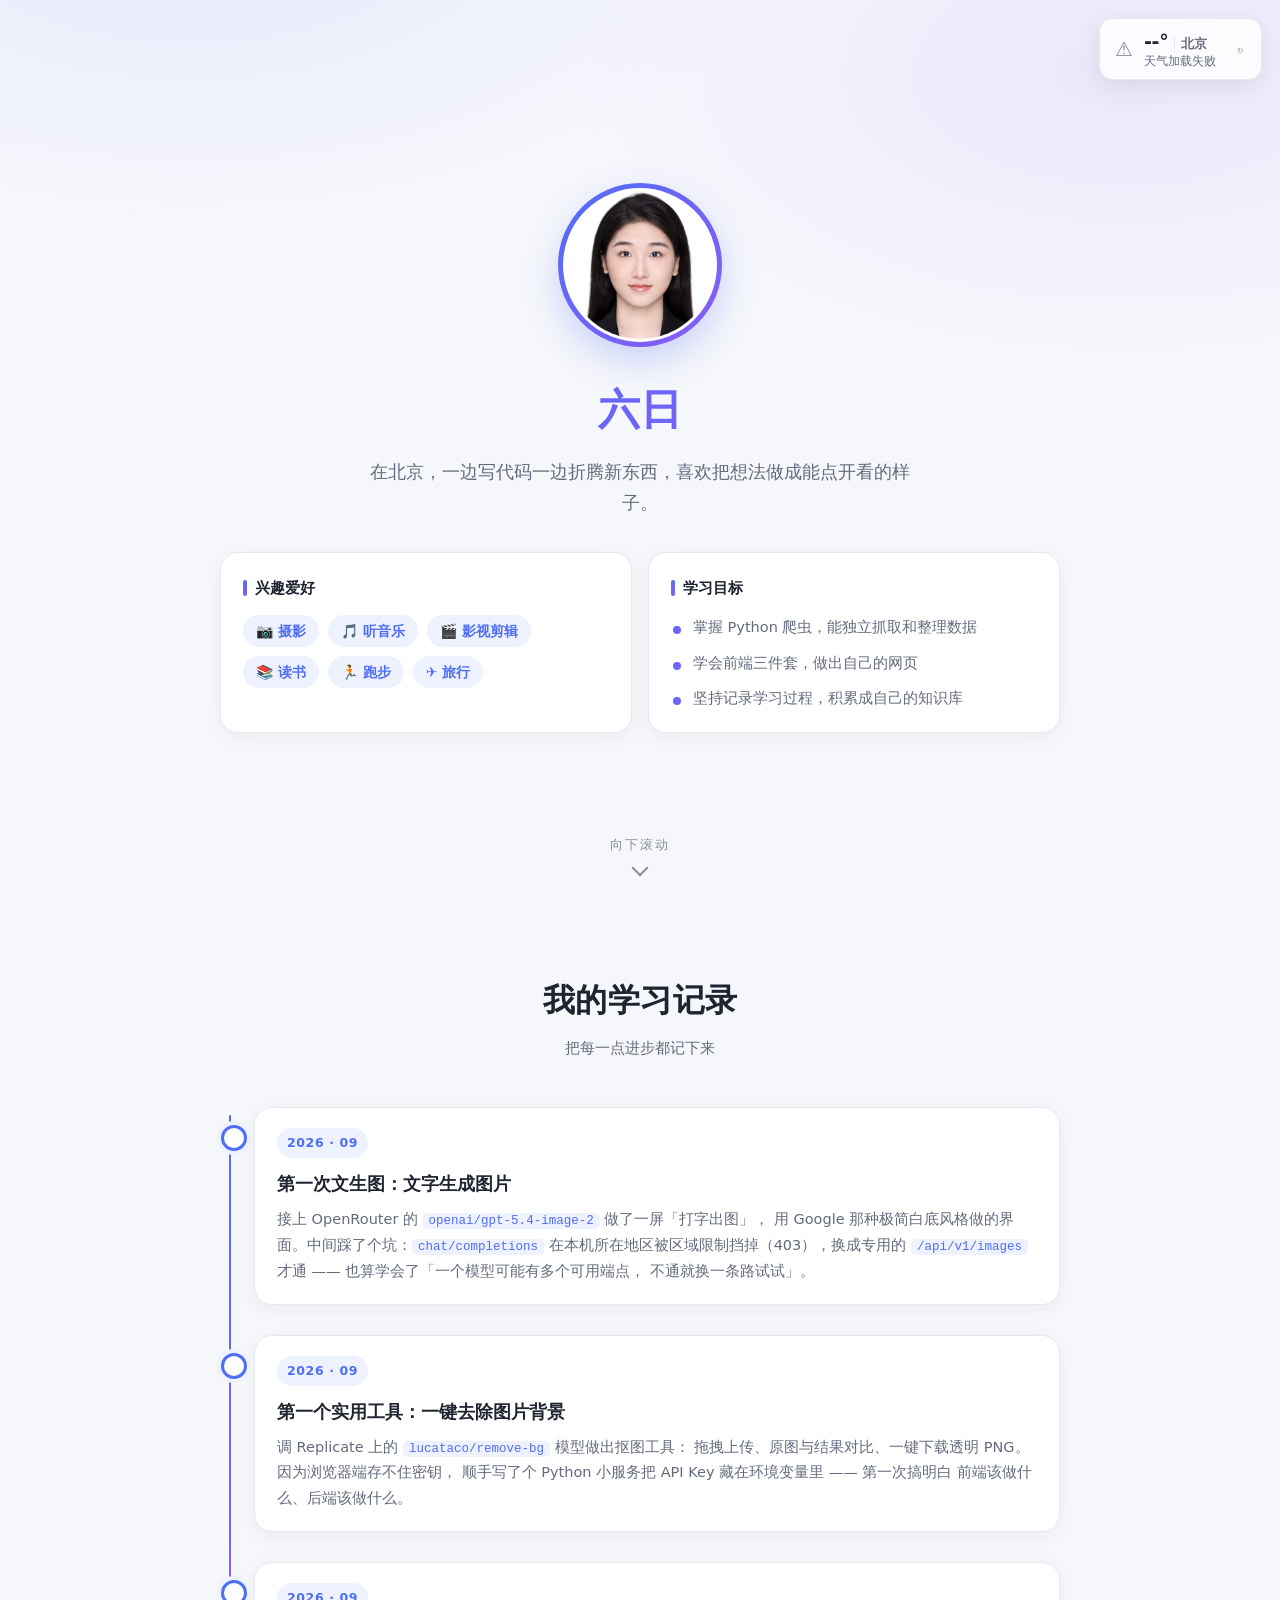
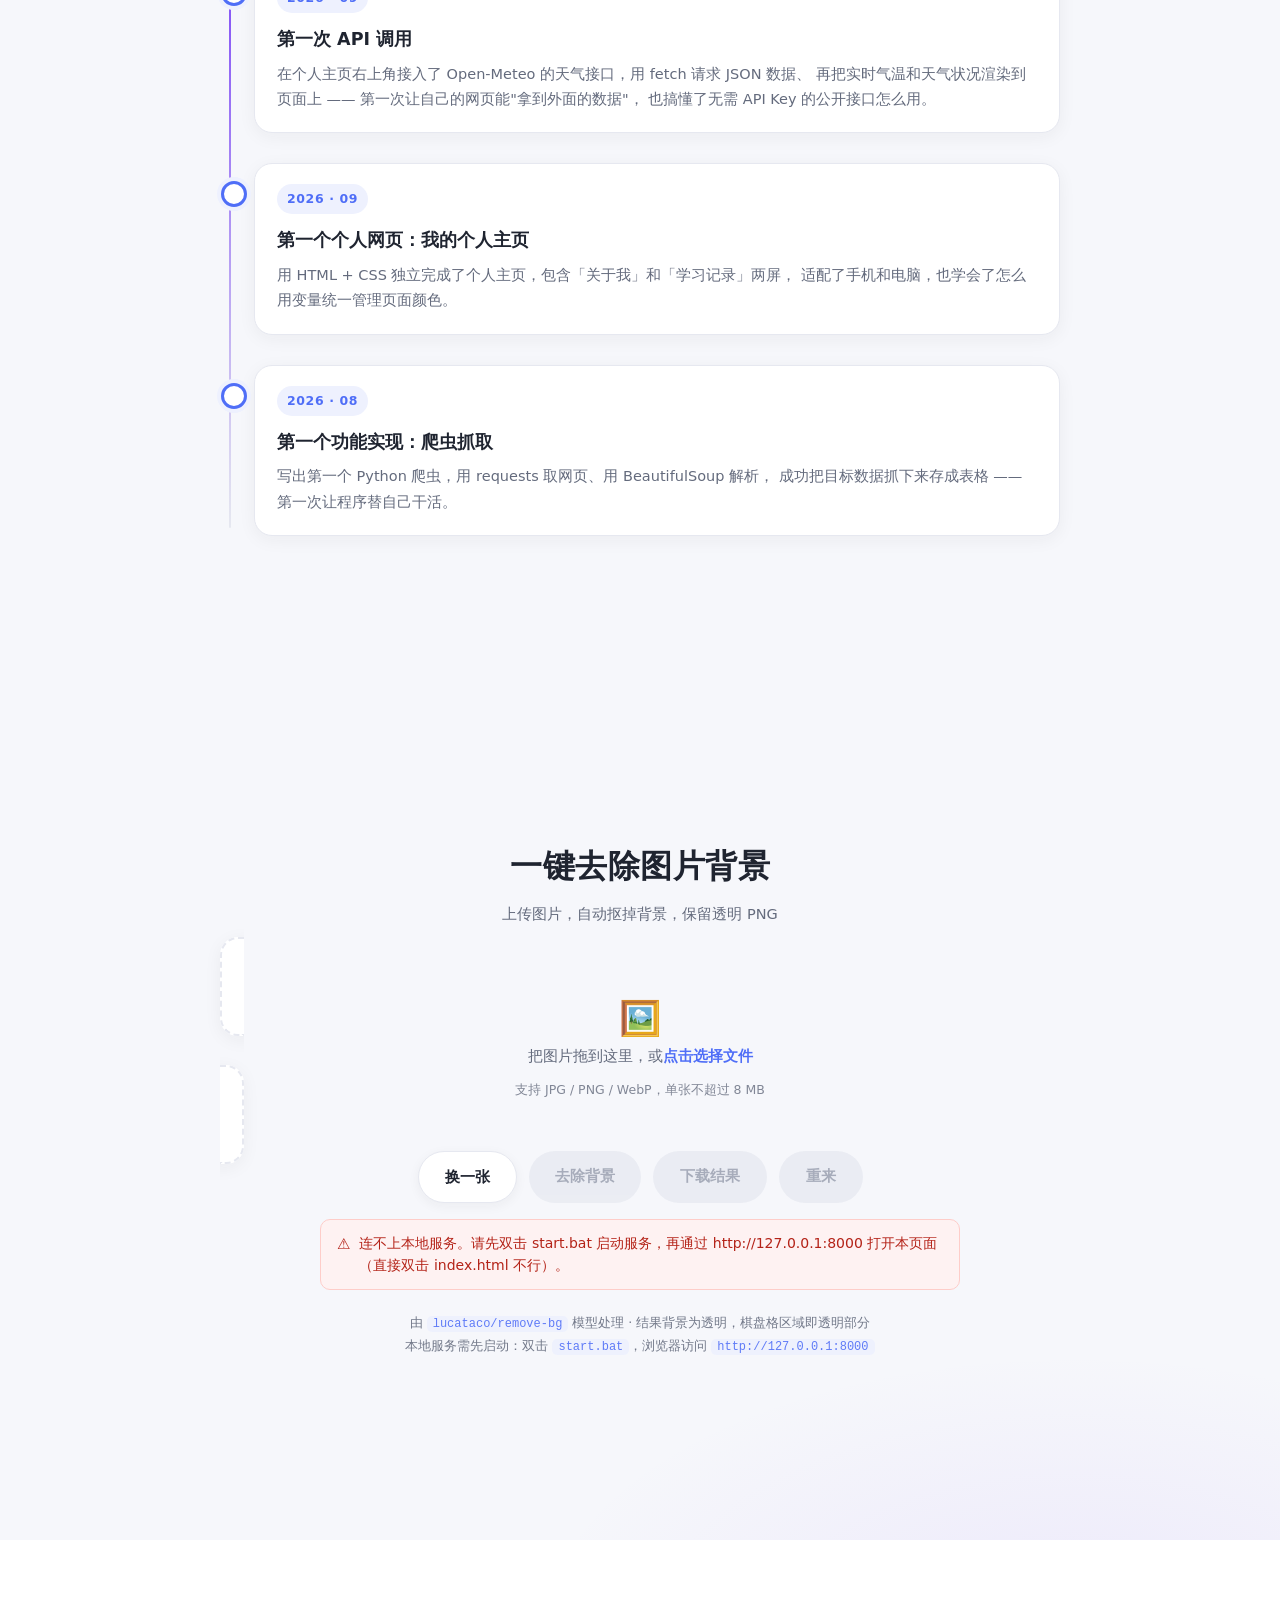
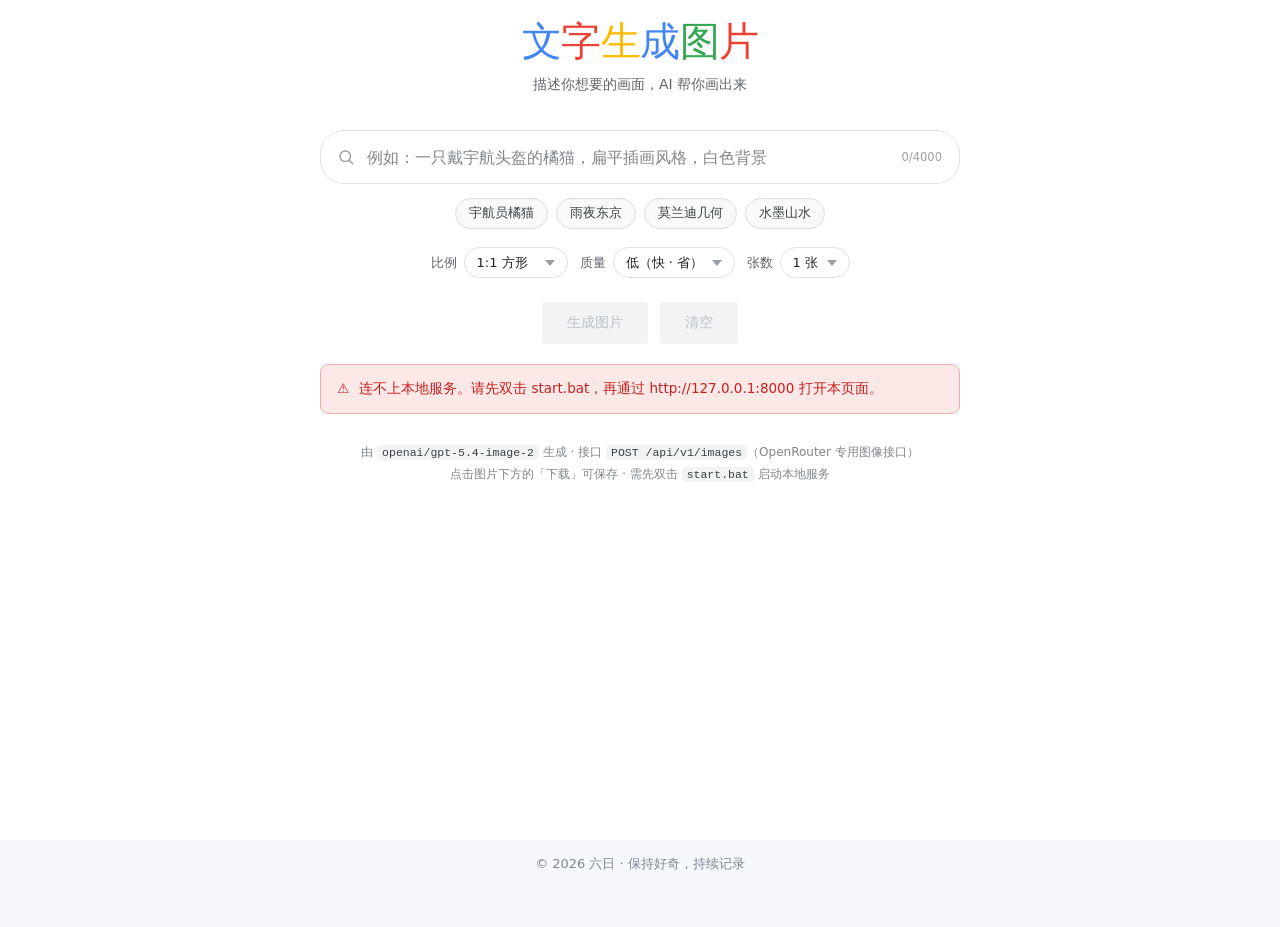
==== commit 6020e306: "style: 「换一张」按钮移到上传框下方按钮行" ====
--- a/index.html
+++ b/index.html
@@ -555,13 +555,10 @@
 .dropzone.has-image .dropzone__hint{ display:none; }
 .dropzone.has-image .dropzone__preview{ display:block; }
 
-/* 换图小按钮 */
-.dropzone__change{
-  display:none;
-  margin-top:12px;
-}
-
-.dropzone.has-image .dropzone__change{ display:inline-block; }
+/* 换图小按钮（放在上传框下方的按钮行里，仅在有图时显示） */
+.tool-actions__change{ display:none; }
+
+.tool-actions.has-image .tool-actions__change{ display:inline-flex; }
 
 /* ---- 操作按钮行 ---- */
 .tool-actions{
@@ -1532,11 +1529,11 @@
         <small>支持 JPG / PNG / WebP，单张不超过 8 MB</small>
       </div>
       <img class="dropzone__preview" id="preview" alt="待处理的图片预览">
-      <span class="btn btn--ghost dropzone__change" id="change-btn">换一张</span>
     </label>
 
     <!-- ---------- 操作按钮 ---------- -->
     <div class="tool-actions">
+      <span class="btn btn--ghost tool-actions__change" id="change-btn">换一张</span>
       <button class="btn btn--primary" id="run-btn" type="button" disabled>
         <span class="btn__spinner"></span>
         <span id="run-btn-text">去除背景</span>
@@ -1851,6 +1848,7 @@
   const fileInput  = document.getElementById("file-input");
   const preview    = document.getElementById("preview");
   const changeBtn  = document.getElementById("change-btn");
+  const toolActions = document.querySelector(".tool-actions");
   const runBtn     = document.getElementById("run-btn");
   const runBtnText = document.getElementById("run-btn-text");
   const dlBtn      = document.getElementById("download-btn");
@@ -1919,6 +1917,7 @@
     fileInput.value = "";
     preview.removeAttribute("src");
     dropzone.classList.remove("has-image");
+    if (toolActions) toolActions.classList.remove("has-image");
     beforeImg.removeAttribute("src");
     beforeSize.textContent = "—";
     hideStatus();
@@ -1947,6 +1946,7 @@
     beforeImg.src = originalUrl;
     beforeSize.textContent = fmtSize(file.size);
     dropzone.classList.add("has-image");
+    if (toolActions) toolActions.classList.add("has-image");
 
     hideStatus();
     setBusy(false);
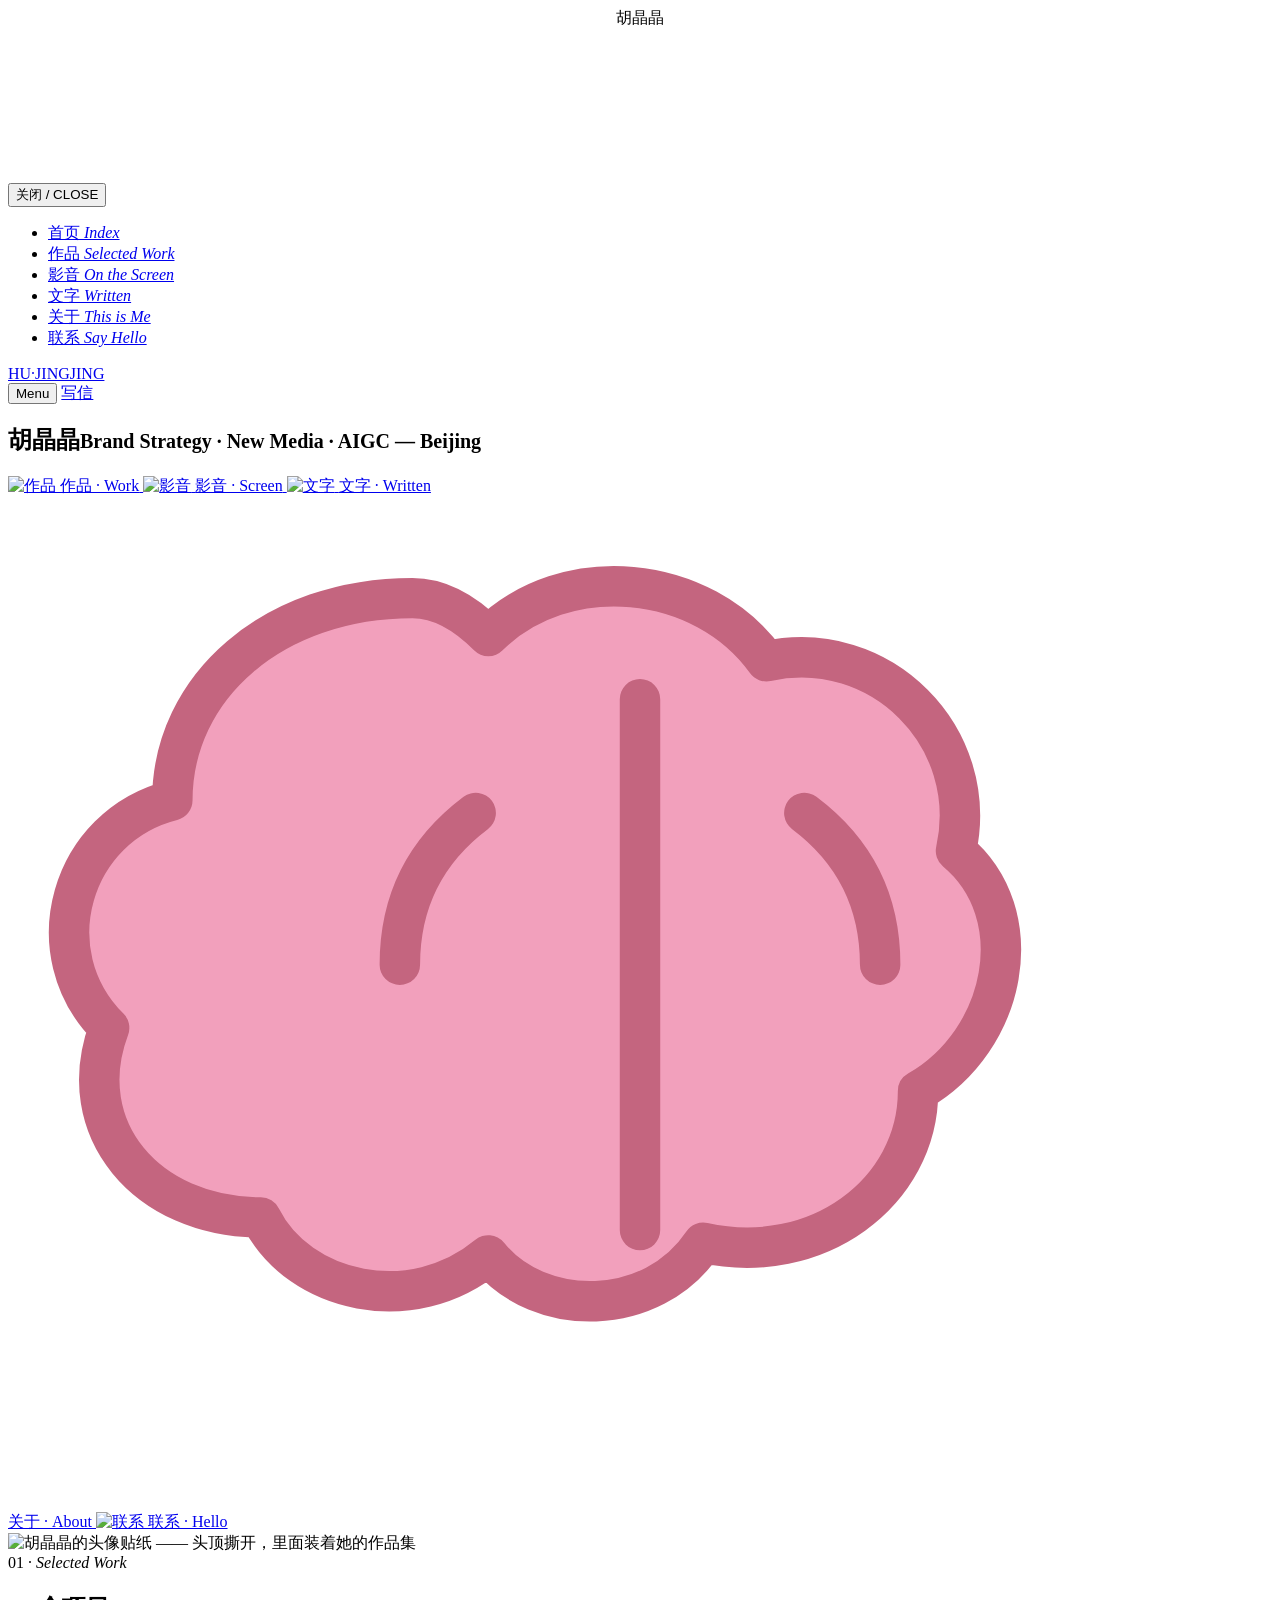
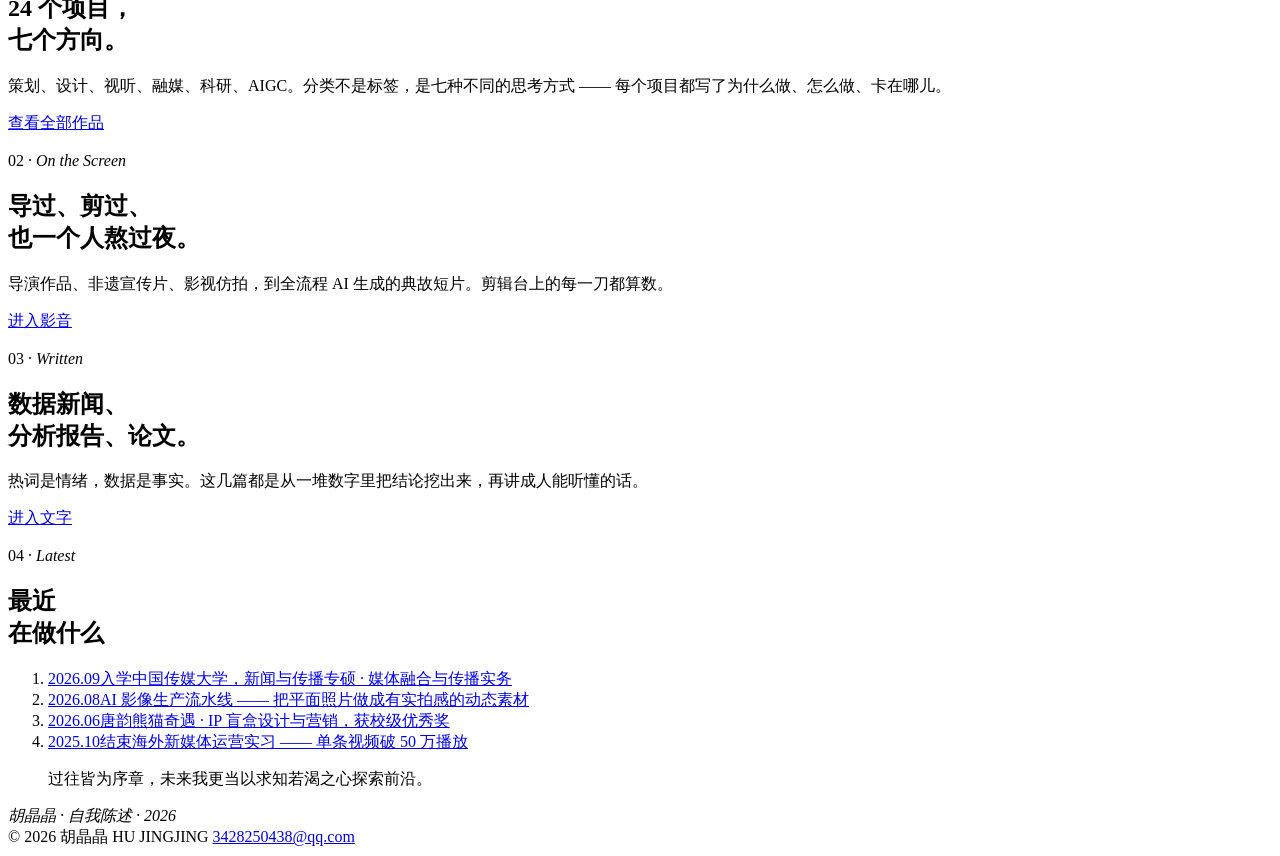
==== commit 3f2a9f4d: "feat: 胡晶晶个人站 —— 复刻 trevornoah.com 交互骨架（撕纸脑袋 + 巨词穿道具 + WebGL 粒子场）" ====
--- a/index.html
+++ b/index.html
@@ -2,2389 +2,161 @@
 <html lang="zh-CN">
 <head>
 <meta charset="UTF-8">
-<meta name="viewport" content="width=device-width, initial-scale=1.0">
-<title>六日 · 个人主页</title>
-<meta name="description" content="六日的个人主页 —— 关于我，以及我的学习记录。">
-
-<style>
-/* ==========================================================================
-   ① 全局配置区 —— 想改颜色，只改这里就够了
-   ========================================================================== */
-:root{
-  --c-bg:        #f6f7fb;   /* 页面背景色 */
-  --c-card:      #ffffff;   /* 卡片背景色 */
-  --c-text:      #1f2430;   /* 主文字颜色 */
-  --c-text-sub:  #646b7d;   /* 次要文字颜色 */
-  --c-line:      #e6e8f0;   /* 分割线 / 边框颜色 */
-  --c-brand:     #4f6ef7;   /* 主题色（按钮、时间线、强调） */
-  --c-brand-2:   #8b5cf6;   /* 主题色渐变终点 */
-  --c-brand-soft:#eef1fe;   /* 主题浅底色（标签背景） */
-
-  --radius:      18px;      /* 卡片圆角 */
-  --radius-sm:   10px;      /* 小元素圆角 */
-  --maxw:        880px;     /* 内容最大宽度 */
-  --avatar-size: 150px;     /* 头像直径（手机端会自动缩小） */
-
-  /* ---- 天气组件 ---- */
-  --c-warm:      #f59e0b;   /* 晴天色 */
-  --c-cool:      #38bdf8;   /* 阴雨色 */
-  --weather-city:"北京";     /* 天气显示的城市名（API 参数在下面 JS 里改） */
-
-  /* 这里改字体：想换字体，把字体名替换掉即可 */
-  --font: "PingFang SC","Microsoft YaHei","Hiragino Sans GB","Source Han Sans SC",
-          system-ui,-apple-system,"Segoe UI",Roboto,sans-serif;
-}
-
-/* ==========================================================================
-   ② 基础样式
-   ========================================================================== */
-*{ box-sizing:border-box; }
-
-html{ scroll-behavior:smooth; }
-
-body{
-  margin:0;
-  font-family:var(--font);
-  background:var(--c-bg);
-  color:var(--c-text);
-  line-height:1.75;
-  -webkit-font-smoothing:antialiased;
-  font-size:16px;
-}
-
-a{ color:inherit; }
-
-img{ max-width:100%; display:block; }
-
-/* 内容容器：居中 + 左右留白 */
-.wrap{
-  width:100%;
-  max-width:var(--maxw);
-  margin:0 auto;
-  padding:0 20px;
-}
-
-/* 每一"屏" */
-.screen{
-  min-height:100vh;               /* 铺满一屏 */
-  display:flex;
-  flex-direction:column;
-  justify-content:center;
-  padding:72px 0 56px;
-  position:relative;
-}
-
-/* ==========================================================================
-   ③ 天气组件（固定在右上角）
-   ========================================================================== */
-.weather{
-  position:fixed;
-  top:18px;
-  right:18px;
-  z-index:100;
-  display:flex;
-  align-items:center;
-  gap:11px;
-  padding:10px 15px;
-  background:rgba(255,255,255,.82);        /* 半透明卡片 */
-  backdrop-filter:blur(12px);
-  -webkit-backdrop-filter:blur(12px);
-  border:1px solid var(--c-line);
-  border-radius:14px;
-  box-shadow:0 6px 22px rgba(31,36,48,.09);
-  font-size:13.5px;
-  line-height:1.3;
-  transition:box-shadow .25s ease, transform .25s ease;
-}
-
-.weather:hover{
-  box-shadow:0 10px 28px rgba(31,36,48,.13);
-}
-
-/* 加载中的骨架 */
-.weather--loading .weather__main,
-.weather--loading .weather__sub{ opacity:.45; }
-
-.weather__icon{
-  font-size:26px;
-  line-height:1;
-  filter:saturate(1.15);
-}
-
-.weather__body{ min-width:0; }
-
-.weather__main{
-  display:flex;
-  align-items:baseline;
-  gap:6px;
-  font-weight:700;
-  white-space:nowrap;
-}
-
-.weather__temp{
-  font-size:19px;
-  letter-spacing:-.3px;
-  color:var(--c-text);
-}
-
-.weather__city{
-  font-size:12.5px;
-  font-weight:600;
-  color:var(--c-text-sub);
-  padding-left:6px;
-  border-left:1px solid var(--c-line);
-}
-
-.weather__sub{
-  font-size:12px;
-  color:var(--c-text-sub);
-  white-space:nowrap;
-  display:flex;
-  gap:8px;
-}
-
-.weather__sub b{
-  font-weight:600;
-  color:var(--c-text);
-}
-
-/* 刷新按钮：低调，鼠标悬停才明显 */
-.weather__refresh{
-  flex:0 0 auto;
-  border:0;
-  background:transparent;
-  color:var(--c-text-sub);
-  font-size:13px;
-  cursor:pointer;
-  padding:4px 2px;
-  border-radius:6px;
-  opacity:.55;
-  transition:opacity .2s ease, color .2s ease, transform .4s ease;
-}
-
-.weather__refresh:hover{ opacity:1; color:var(--c-brand); }
-
-.weather__refresh.is-spinning{ transform:rotate(360deg); opacity:1; }
-
-/* 天气加载失败时 */
-.weather--error{
-  color:var(--c-text-sub);
-}
-
-.weather--error .weather__icon{ font-size:20px; opacity:.8; }
-
-/* ==========================================================================
-   ④ 第一屏 —— 关于我
-   ========================================================================== */
-.screen--hero{
-  background:
-    radial-gradient(1000px 520px at 15% -10%, rgba(79,110,247,.10), transparent 60%),
-    radial-gradient(900px 480px at 88% 8%,  rgba(139,92,246,.10), transparent 62%),
-    var(--c-bg);
-  text-align:center;
-}
-
-/* 头像 */
-.avatar-ring{
-  width:calc(var(--avatar-size) + 14px);
-  height:calc(var(--avatar-size) + 14px);
-  margin:0 auto 26px;
-  padding:5px;
-  border-radius:50%;
-  background:linear-gradient(135deg, var(--c-brand), var(--c-brand-2));
-  box-shadow:0 14px 34px rgba(79,110,247,.26);
-}
-
-.avatar{
-  width:100%;
-  height:100%;
-  border-radius:50%;          /* 圆形头像 */
-  object-fit:cover;
-  object-position:center top;
-  background:var(--c-card);
-  border:3px solid var(--c-card);
-}
-
-/* 昵称 */
-.nickname{
-  font-size:clamp(30px, 6.4vw, 42px);
-  font-weight:800;
-  letter-spacing:.5px;
-  margin:0 0 10px;
-  background:linear-gradient(120deg, var(--c-brand), var(--c-brand-2));
-  -webkit-background-clip:text;
-  background-clip:text;
-  color:transparent;
-}
-
-/* 一句话介绍 */
-.tagline{
-  font-size:clamp(15px, 3.6vw, 17.5px);
-  color:var(--c-text-sub);
-  margin:0 auto 34px;
-  max-width:560px;
-}
-
-/* 信息卡片（兴趣爱好 / 学习目标） */
-.info-grid{
-  display:grid;
-  grid-template-columns:repeat(2, 1fr);
-  gap:16px;
-  text-align:left;
-}
-
-.info-card{
-  background:var(--c-card);
-  border:1px solid var(--c-line);
-  border-radius:var(--radius);
-  padding:22px 22px 20px;
-  box-shadow:0 4px 18px rgba(31,36,48,.05);
-  transition:transform .25s ease, box-shadow .25s ease;
-}
-
-.info-card:hover{
-  transform:translateY(-3px);
-  box-shadow:0 12px 26px rgba(31,36,48,.10);
-}
-
-.info-card__title{
-  display:flex;
-  align-items:center;
-  gap:8px;
-  font-size:15px;
-  font-weight:700;
-  margin:0 0 14px;
-  color:var(--c-text);
-}
-
-.info-card__title::before{
-  content:"";
-  width:4px;
-  height:16px;
-  border-radius:2px;
-  background:linear-gradient(180deg, var(--c-brand), var(--c-brand-2));
-}
-
-/* 标签（兴趣爱好用） */
-.tags{
-  display:flex;
-  flex-wrap:wrap;
-  gap:9px;
-}
-
-.tag{
-  font-size:14px;
-  line-height:1;
-  padding:9px 13px;
-  border-radius:999px;
-  background:var(--c-brand-soft);
-  color:var(--c-brand);
-  font-weight:600;
-  white-space:nowrap;
-}
-
-/* 列表（学习目标用） */
-.goal-list{
-  margin:0;
-  padding:0;
-  list-style:none;
-  display:flex;
-  flex-direction:column;
-  gap:10px;
-}
-
-.goal-list li{
-  position:relative;
-  padding-left:22px;
-  font-size:14.5px;
-  color:var(--c-text-sub);
-}
-
-.goal-list li::before{
-  content:"";
-  position:absolute;
-  left:2px;
-  top:11px;
-  width:8px;
-  height:8px;
-  border-radius:50%;
-  background:linear-gradient(135deg, var(--c-brand), var(--c-brand-2));
-}
-
-/* 向下滚动提示 */
-.scroll-hint{
-  position:absolute;
-  bottom:26px;
-  left:50%;
-  transform:translateX(-50%);
-  font-size:12.5px;
-  color:var(--c-text-sub);
-  letter-spacing:2px;
-  display:flex;
-  flex-direction:column;
-  align-items:center;
-  gap:6px;
-  opacity:.75;
-  text-decoration:none;
-}
-
-.scroll-hint__arrow{
-  width:12px;
-  height:12px;
-  border-right:2px solid var(--c-text-sub);
-  border-bottom:2px solid var(--c-text-sub);
-  transform:rotate(45deg);
-  animation:bounce 1.7s infinite;
-}
-
-@keyframes bounce{
-  0%,100%{ transform:rotate(45deg) translate(0,0);   opacity:.4; }
-  50%    { transform:rotate(45deg) translate(3px,3px); opacity:1; }
-}
-
-/* ==========================================================================
-   ⑤ 第二屏 —— 我的学习记录（时间线）
-   ========================================================================== */
-.screen--log{
-  justify-content:flex-start;
-  min-height:auto;
-  padding-bottom:104px;
-}
-
-.section-head{
-  text-align:center;
-  margin-bottom:46px;
-}
-
-.section-head__title{
-  font-size:clamp(24px, 5.4vw, 32px);
-  font-weight:800;
-  margin:0 0 8px;
-  letter-spacing:.5px;
-}
-
-.section-head__sub{
-  margin:0;
-  color:var(--c-text-sub);
-  font-size:14.5px;
-}
-
-/* 时间线主轴 */
-.timeline{
-  position:relative;
-  padding-left:34px;
-}
-
-.timeline::before{
-  content:"";
-  position:absolute;
-  left:9px;
-  top:8px;
-  bottom:8px;
-  width:2px;
-  border-radius:2px;
-  background:linear-gradient(180deg, var(--c-brand), var(--c-brand-2), var(--c-line));
-}
-
-/* 单条记录 */
-.entry{
-  position:relative;
-  padding-bottom:30px;
-}
-
-.entry:last-child{ padding-bottom:0; }
-
-/* 节点圆点 */
-.entry::before{
-  content:"";
-  position:absolute;
-  left:-33px;
-  top:18px;
-  width:20px;
-  height:20px;
-  border-radius:50%;
-  background:var(--c-card);
-  border:3px solid var(--c-brand);
-  box-shadow:0 0 0 4px var(--c-brand-soft);
-  z-index:1;
-}
-
-/* 记录卡片 */
-.entry__card{
-  background:var(--c-card);
-  border:1px solid var(--c-line);
-  border-radius:var(--radius);
-  padding:20px 22px;
-  box-shadow:0 4px 18px rgba(31,36,48,.05);
-  transition:transform .25s ease, box-shadow .25s ease, border-color .25s ease;
-}
-
-.entry__card:hover{
-  transform:translateX(4px);
-  border-color:rgba(79,110,247,.35);
-  box-shadow:0 12px 26px rgba(31,36,48,.10);
-}
-
-.entry__date{
-  display:inline-block;
-  font-size:12.5px;
-  font-weight:700;
-  letter-spacing:.6px;
-  color:var(--c-brand);
-  background:var(--c-brand-soft);
-  padding:4px 10px;
-  border-radius:999px;
-  margin-bottom:11px;
-}
-
-.entry__title{
-  font-size:17.5px;
-  font-weight:700;
-  margin:0 0 7px;
-}
-
-.entry__desc{
-  margin:0;
-  font-size:14.5px;
-  color:var(--c-text-sub);
-}
-
-/* 记录里出现的代码/模型名 */
-.entry__desc code{
-  font-family:ui-monospace, "Cascadia Mono", Consolas, monospace;
-  font-size:12.5px;
-  padding:1px 6px;
-  border-radius:5px;
-  background:var(--c-brand-soft);
-  color:var(--c-brand);
-  white-space:nowrap;
-}
-
-/* 页脚 */
-.footer{
-  text-align:center;
-  font-size:13px;
-  color:var(--c-text-sub);
-  padding:0 0 40px;
-  opacity:.8;
-}
-
-/* ==========================================================================
-   ⑥ 第三屏 —— 一键去除图片背景
-   ========================================================================== */
-.screen--tools{
-  background:
-    radial-gradient(900px 460px at 84% 110%, rgba(139,92,246,.09), transparent 60%),
-    var(--c-bg);
-}
-
-/* ---- 上传区（支持点击 + 拖拽） ---- */
-.dropzone{
-  position:relative;
-  border:2px dashed var(--c-line);
-  border-radius:var(--radius);
-  background:var(--c-card);
-  padding:38px 22px;
-  text-align:center;
-  cursor:pointer;
-  transition:border-color .22s ease, background .22s ease, transform .22s ease;
-  box-shadow:0 4px 18px rgba(31,36,48,.05);
-}
-
-.dropzone:hover{
-  border-color:var(--c-brand);
-  background:var(--c-brand-soft);
-}
-
-/* 拖拽经过时高亮 */
-.dropzone.is-dragover{
-  border-color:var(--c-brand);
-  background:var(--c-brand-soft);
-  transform:scale(1.012);
-  box-shadow:0 10px 30px rgba(79,110,247,.20);
-}
-
-/* 有图之后的紧凑样式 */
-.dropzone.has-image{
-  padding:16px;
-  border-style:solid;
-}
-
-.dropzone__hint{
-  display:flex;
-  flex-direction:column;
-  align-items:center;
-  gap:9px;
-  color:var(--c-text-sub);
-  font-size:14.5px;
-  pointer-events:none;
-}
-
-.dropzone__icon{
-  font-size:34px;
-  line-height:1;
-  filter:grayscale(.15);
-}
-
-.dropzone__hint b{
-  color:var(--c-brand);
-  font-weight:700;
-}
-
-.dropzone__hint small{
-  font-size:12.5px;
-  opacity:.8;
-}
-
-/* 隐藏原生 file input，用 label/拖拽触发 */
-.dropzone input[type="file"]{
-  position:absolute;
-  width:1px; height:1px;
-  opacity:0;
-  pointer-events:none;
-}
-
-.dropzone__preview{
-  display:none;
-  max-height:280px;
-  margin:0 auto;
-  border-radius:var(--radius-sm);
-  object-fit:contain;
-}
-
-.dropzone.has-image .dropzone__hint{ display:none; }
-.dropzone.has-image .dropzone__preview{ display:block; }
-
-/* 换图小按钮（放在上传框下方的按钮行里，仅在有图时显示） */
-.tool-actions__change{ display:none; }
-
-.tool-actions.has-image .tool-actions__change{ display:inline-flex; }
-
-/* ---- 操作按钮行 ---- */
-.tool-actions{
-  display:flex;
-  flex-wrap:wrap;
-  gap:12px;
-  justify-content:center;
-  margin:22px 0 6px;
-}
-
-.btn{
-  display:inline-flex;
-  align-items:center;
-  justify-content:center;
-  gap:8px;
-  font-family:var(--font);
-  font-size:15px;
-  font-weight:700;
-  padding:12px 26px;
-  border:0;
-  border-radius:999px;
-  cursor:pointer;
-  text-decoration:none;
-  transition:transform .18s ease, box-shadow .22s ease, background .22s ease, opacity .22s ease;
-  -webkit-tap-highlight-color:transparent;
-}
-
-.btn:active{ transform:scale(.975); }
-
-/* 主按钮 */
-.btn--primary{
-  color:#fff;
-  background:linear-gradient(135deg, var(--c-brand), var(--c-brand-2));
-  box-shadow:0 8px 20px rgba(79,110,247,.28);
-}
-
-.btn--primary:hover:not(:disabled){
-  box-shadow:0 12px 26px rgba(79,110,247,.36);
-}
-
-/* 次要按钮（下载 / 重来） */
-.btn--ghost{
-  color:var(--c-text);
-  background:var(--c-card);
-  border:1px solid var(--c-line);
-  box-shadow:0 3px 12px rgba(31,36,48,.05);
-}
-
-.btn--ghost:hover:not(:disabled){
-  border-color:var(--c-brand);
-  color:var(--c-brand);
-}
-
-/* 处理中 / 禁用状态：变灰 */
-.btn:disabled,
-.btn.is-disabled{
-  cursor:not-allowed;
-  color:#9aa0b0;
-  background:#e9ebf2;
-  border-color:transparent;
-  box-shadow:none;
-  opacity:.85;
-  pointer-events:none;
-}
-
-/* 按钮里的小转圈 */
-.btn__spinner{
-  display:none;
-  width:14px;
-  height:14px;
-  border:2px solid rgba(255,255,255,.45);
-  border-top-color:#fff;
-  border-radius:50%;
-  animation:spin .7s linear infinite;
-}
-
-.btn.is-busy .btn__spinner{ display:inline-block; }
-
-.btn:disabled .btn__spinner{
-  border-color:rgba(154,160,176,.4);
-  border-top-color:#9aa0b0;
-}
-
-@keyframes spin{ to{ transform:rotate(360deg); } }
-
-/* ---- 状态提示条 ---- */
-.tool-status{
-  display:none;
-  align-items:flex-start;
-  gap:9px;
-  margin:16px auto 0;
-  max-width:640px;
-  padding:12px 16px;
-  border-radius:var(--radius-sm);
-  font-size:14px;
-  line-height:1.6;
-  border:1px solid transparent;
-}
-
-.tool-status.is-visible{ display:flex; }
-
-.tool-status--info{
-  background:var(--c-brand-soft);
-  color:var(--c-brand);
-  border-color:rgba(79,110,247,.20);
-}
-
-.tool-status--error{
-  background:#fef2f2;
-  color:#b42318;
-  border-color:#fecdc9;
-}
-
-.tool-status--ok{
-  background:#f0fdf4;
-  color:#15803d;
-  border-color:#bbf7d0;
-}
-
-.tool-status__icon{ flex:0 0 auto; font-size:15px; }
-
-/* ---- 结果对比 ---- */
-.compare{
-  display:none;
-  grid-template-columns:repeat(2, 1fr);
-  gap:16px;
-  margin-top:26px;
-}
-
-.compare.is-visible{ display:grid; }
-
-.compare__panel{
-  background:var(--c-card);
-  border:1px solid var(--c-line);
-  border-radius:var(--radius);
-  overflow:hidden;
-  box-shadow:0 4px 18px rgba(31,36,48,.05);
-  display:flex;
-  flex-direction:column;
-}
-
-.compare__head{
-  display:flex;
-  align-items:center;
-  justify-content:space-between;
-  gap:8px;
-  padding:11px 15px;
-  border-bottom:1px solid var(--c-line);
-  font-size:13.5px;
-  font-weight:700;
-}
-
-.compare__badge{
-  font-size:11.5px;
-  font-weight:700;
-  padding:3px 9px;
-  border-radius:999px;
-  background:var(--c-brand-soft);
-  color:var(--c-brand);
-}
-
-.compare__badge--after{
-  background:#f0fdf4;
-  color:#15803d;
-}
-
-/* 图片区：棋盘格背景，透明区域一眼可见 */
-.compare__stage{
-  flex:1;
-  display:flex;
-  align-items:center;
-  justify-content:center;
-  padding:14px;
-  min-height:230px;
-  background-color:#fff;
-  background-image:
-    linear-gradient(45deg, #eef0f6 25%, transparent 25%),
-    linear-gradient(-45deg, #eef0f6 25%, transparent 25%),
-    linear-gradient(45deg, transparent 75%, #eef0f6 75%),
-    linear-gradient(-45deg, transparent 75%, #eef0f6 75%);
-  background-size:16px 16px;
-  background-position:0 0, 0 8px, 8px -8px, -8px 0;
-}
-
-/* 原图那格不用棋盘格 */
-.compare__panel--before .compare__stage{
-  background-image:none;
-  background-color:#f8f9fc;
-}
-
-.compare__stage img{
-  max-width:100%;
-  max-height:320px;
-  object-fit:contain;
-  border-radius:6px;
-}
-
-/* 处理中：结果格显示骨架 */
-.compare__stage .skeleton{
-  display:none;
-  flex-direction:column;
-  align-items:center;
-  gap:10px;
-  color:var(--c-text-sub);
-  font-size:13px;
-}
-
-.compare__stage.is-loading .skeleton{ display:flex; }
-.compare__stage.is-loading img{ display:none; }
-
-.skeleton__ring{
-  width:30px;
-  height:30px;
-  border:3px solid var(--c-line);
-  border-top-color:var(--c-brand);
-  border-radius:50%;
-  animation:spin .8s linear infinite;
-}
-
-.compare__foot{
-  display:flex;
-  gap:10px;
-  padding:11px 15px;
-  border-top:1px solid var(--c-line);
-  flex-wrap:wrap;
-}
-
-.compare__foot .btn{
-  font-size:13.5px;
-  padding:8px 18px;
-}
-
-/* 小字说明 */
-.tool-note{
-  margin:22px auto 0;
-  max-width:640px;
-  font-size:12.5px;
-  line-height:1.75;
-  color:var(--c-text-sub);
-  text-align:center;
-  opacity:.9;
-}
-
-.tool-note code{
-  font-family:ui-monospace, "Cascadia Mono", Consolas, monospace;
-  font-size:12px;
-  padding:1px 6px;
-  border-radius:5px;
-  background:var(--c-brand-soft);
-  color:var(--c-brand);
-}
-
-/* ==========================================================================
-   ⑥-B 第四屏 —— 文字生成图片（Google 极简风格）
-   --------------------------------------------------------------------------
-   这一屏刻意用一套独立的样式：白底、大量留白、无渐变、细边框、
-   Google 四色做点缀。视觉上和前三屏区分开，像 Google 的搜索页。
-   ========================================================================== */
-.screen--imagen{
-  --g-blue:   #4285f4;
-  --g-red:    #ea4335;
-  --g-yellow: #fbbc05;
-  --g-green:  #34a853;
-
-  background:#fff;
-  color:#202124;
-  justify-content:flex-start;
-  padding-top:76px;
-}
-
-/* ---- 顶部 Logo 风格的标题 ---- */
-.g-head{
-  text-align:center;
-  margin-bottom:34px;
-}
-
-.g-logo{
-  font-size:clamp(28px, 6vw, 40px);
-  font-weight:400;
-  letter-spacing:-.5px;
-  margin:0 0 6px;
-  color:#202124;
-  line-height:1.25;
-}
-
-.g-logo span:nth-child(1){ color:var(--g-blue); }
-.g-logo span:nth-child(2){ color:var(--g-red); }
-.g-logo span:nth-child(3){ color:var(--g-yellow); }
-.g-logo span:nth-child(4){ color:var(--g-blue); }
-.g-logo span:nth-child(5){ color:var(--g-green); }
-.g-logo span:nth-child(6){ color:var(--g-red); }
-.g-logo span:nth-child(7){ color:var(--g-blue); }
-
-.g-sub{
-  margin:0;
-  font-size:14px;
-  color:#5f6368;
-}
-
-/* ---- 搜索式输入框 ---- */
-.g-form{
-  max-width:640px;
-  margin:0 auto;
-}
-
-.g-prompt-wrap{
-  position:relative;
-  display:flex;
-  align-items:center;
-}
-
-.g-prompt{
-  width:100%;
-  font-family:var(--font);
-  font-size:16px;
-  line-height:1.5;
-  color:#202124;
-  padding:15px 56px 15px 46px;
-  border:1px solid #dfe1e5;
-  border-radius:24px;
-  outline:none;
-  background:#fff;
-  transition:box-shadow .2s ease, border-color .2s ease;
-  resize:none;
-  box-sizing:border-box;
-  min-height:54px;
-  max-height:180px;
-  overflow-y:auto;
-}
-
-.g-prompt::placeholder{ color:#80868b; }
-
-.g-prompt:hover{
-  box-shadow:0 1px 6px rgba(32,33,36,.18);
-  border-color:rgba(223,225,229,0);
-}
-
-.g-prompt:focus{
-  box-shadow:0 1px 6px rgba(32,33,36,.20);
-  border-color:rgba(223,225,229,0);
-}
-
-.g-prompt:disabled{
-  background:#f8f9fa;
-  color:#80868b;
-}
-
-/* 输入框左侧的搜索放大镜 */
-.g-prompt-icon{
-  position:absolute;
-  left:17px;
-  width:18px;
-  height:18px;
-  color:#9aa0a6;
-  pointer-events:none;
-}
-
-/* 输入框右侧的字数 */
-.g-counter{
-  position:absolute;
-  right:18px;
-  font-size:11.5px;
-  color:#9aa0a6;
-  pointer-events:none;
-  font-variant-numeric:tabular-nums;
-}
-
-/* ---- 选项行（Google 那种轻量下拉） ---- */
-.g-options{
-  display:flex;
-  flex-wrap:wrap;
-  gap:10px 12px;
-  justify-content:center;
-  margin:18px 0 0;
-}
-
-.g-field{
-  display:flex;
-  align-items:center;
-  gap:7px;
-  font-size:13px;
-  color:#5f6368;
-}
-
-.g-field > span{ white-space:nowrap; }
-
-.g-select{
-  font-family:var(--font);
-  font-size:13px;
-  color:#202124;
-  padding:7px 30px 7px 12px;
-  border:1px solid #dfe1e5;
-  border-radius:18px;
-  background:#fff url("data:image/svg+xml;charset=utf8,%3Csvg xmlns='http://www.w3.org/2000/svg' width='10' height='6'%3E%3Cpath d='M0 0l5 6 5-6z' fill='%239aa0a6'/%3E%3C/svg%3E") no-repeat right 12px center;
-  outline:none;
-  cursor:pointer;
-  appearance:none;
-  -webkit-appearance:none;
-  transition:border-color .2s ease, box-shadow .2s ease;
-}
-
-.g-select:hover{ border-color:#c9ccd1; }
-
-.g-select:focus{
-  border-color:var(--g-blue);
-  box-shadow:0 0 0 3px rgba(66,133,244,.14);
-}
-
-.g-select:disabled{ background-color:#f8f9fa; color:#9aa0a6; cursor:not-allowed; }
-
-/* ---- 按钮行 ---- */
-.g-actions{
-  display:flex;
-  gap:12px;
-  justify-content:center;
-  flex-wrap:wrap;
-  margin-top:24px;
-}
-
-.g-btn{
-  font-family:var(--font);
-  font-size:14px;
-  font-weight:500;
-  padding:11px 24px;
-  border-radius:4px;
-  border:1px solid transparent;
-  cursor:pointer;
-  display:inline-flex;
-  align-items:center;
-  gap:8px;
-  transition:background .18s ease, box-shadow .18s ease, color .18s ease;
-  -webkit-tap-highlight-color:transparent;
-}
-
-/* Google 的主按钮：蓝底白字，方角（不是圆药丸） */
-.g-btn--primary{
-  background:var(--g-blue);
-  color:#fff;
-}
-
-.g-btn--primary:hover:not(:disabled){
-  background:#3367d6;
-  box-shadow:0 1px 3px rgba(60,64,67,.30), 0 4px 8px rgba(60,64,67,.15);
-}
-
-/* 次要按钮：Google 的灰底按钮 */
-.g-btn--secondary{
-  background:#f8f9fa;
-  color:#3c4043;
-  border-color:#dadce0;
-}
-
-.g-btn--secondary:hover:not(:disabled){
-  background:#f1f3f4;
-  border-color:#d2d5d9;
-}
-
-.g-btn:disabled,
-.g-btn.is-disabled{
-  background:#f1f3f4;
-  color:#bdc1c6;
-  border-color:transparent;
-  cursor:not-allowed;
-  box-shadow:none;
-  pointer-events:none;
-}
-
-.g-btn__spinner{
-  display:none;
-  width:14px; height:14px;
-  border:2px solid rgba(255,255,255,.45);
-  border-top-color:#fff;
-  border-radius:50%;
-  animation:spin .7s linear infinite;
-}
-
-.g-btn.is-busy .g-btn__spinner{ display:inline-block; }
-
-.g-btn:disabled .g-btn__spinner{
-  border-color:rgba(189,193,198,.5);
-  border-top-color:#bdc1c6;
-}
-
-/* ---- 状态提示：Google 风格的横幅 ---- */
-.g-status{
-  display:none;
-  align-items:flex-start;
-  gap:10px;
-  max-width:640px;
-  margin:20px auto 0;
-  padding:13px 16px;
-  border-radius:8px;
-  font-size:13.5px;
-  line-height:1.6;
-  border:1px solid #dadce0;
-  color:#3c4043;
-  background:#f8f9fa;
-}
-
-.g-status.is-visible{ display:flex; }
-
-.g-status--error{
-  background:#fce8e6;
-  border-color:#f6aea9;
-  color:#c5221f;
-}
-
-.g-status--ok{
-  background:#e6f4ea;
-  border-color:#a8dab5;
-  color:#137333;
-}
-
-.g-status--info{
-  background:#e8f0fe;
-  border-color:#aecbfa;
-  color:#1967d2;
-}
-
-.g-status__icon{ flex:0 0 auto; }
-
-/* ---- 结果网格 ---- */
-.g-results{
-  display:none;
-  margin-top:30px;
-}
-
-.g-results.is-visible{ display:block; }
-
-.g-results__meta{
-  display:flex;
-  justify-content:center;
-  gap:16px;
-  flex-wrap:wrap;
-  font-size:12.5px;
-  color:#5f6368;
-  margin-bottom:16px;
-}
-
-.g-results__meta b{ color:#202124; font-weight:500; }
-
-.g-grid{
-  display:grid;
-  grid-template-columns:repeat(auto-fit, minmax(240px, 1fr));
-  gap:16px;
-}
-
-.g-card{
-  border:1px solid #dadce0;
-  border-radius:8px;
-  overflow:hidden;
-  background:#fff;
-  display:flex;
-  flex-direction:column;
-  transition:box-shadow .2s ease, border-color .2s ease;
-}
-
-.g-card:hover{
-  box-shadow:0 1px 3px rgba(60,64,67,.30), 0 4px 8px rgba(60,64,67,.15);
-  border-color:#c9ccd1;
-}
-
-.g-card__img{
-  display:block;
-  width:100%;
-  background:#f8f9fa;
-  aspect-ratio:1 / 1;
-  object-fit:contain;
-}
-
-.g-card__bar{
-  display:flex;
-  align-items:center;
-  justify-content:space-between;
-  gap:8px;
-  padding:10px 12px;
-  border-top:1px solid #f1f3f4;
-}
-
-.g-card__label{
-  font-size:12px;
-  color:#5f6368;
-}
-
-.g-card__dl{
-  font-family:var(--font);
-  font-size:12.5px;
-  font-weight:500;
-  color:var(--g-blue);
-  background:none;
-  border:0;
-  cursor:pointer;
-  padding:5px 9px;
-  border-radius:4px;
-  transition:background .18s ease;
-}
-
-.g-card__dl:hover{ background:rgba(66,133,244,.08); }
-
-/* 出图中的骨架格 */
-.g-skeleton{
-  display:none;
-  border:1px solid #dadce0;
-  border-radius:8px;
-  background:#fff;
-  aspect-ratio:1 / 1;
-  align-items:center;
-  justify-content:center;
-  flex-direction:column;
-  gap:12px;
-  color:#5f6368;
-  font-size:13px;
-}
-
-.g-skeleton.is-visible{ display:flex; }
-
-.g-skeleton__ring{
-  width:32px; height:32px;
-  border:3px solid #e8eaed;
-  border-top-color:var(--g-blue);
-  border-radius:50%;
-  animation:spin .85s linear infinite;
-}
-
-.g-skeleton__bar{
-  width:56%;
-  height:6px;
-  border-radius:3px;
-  background:#f1f3f4;
-  overflow:hidden;
-  position:relative;
-}
-
-.g-skeleton__bar::after{
-  content:"";
-  position:absolute;
-  inset:0;
-  background:linear-gradient(90deg, transparent, rgba(66,133,244,.28), transparent);
-  animation:gslide 1.4s infinite;
-}
-
-@keyframes gslide{
-  0%{ transform:translateX(-100%); }
-  100%{ transform:translateX(100%); }
-}
-
-/* 底部小注 */
-.g-note{
-  max-width:640px;
-  margin:28px auto 0;
-  font-size:12px;
-  line-height:1.8;
-  color:#80868b;
-  text-align:center;
-}
-
-.g-note code{
-  font-family:ui-monospace, "Cascadia Mono", Consolas, monospace;
-  font-size:11.5px;
-  padding:1px 5px;
-  border-radius:4px;
-  background:#f1f3f4;
-  color:#3c4043;
-}
-
-/* 提示词示例胶囊 */
-.g-examples{
-  display:flex;
-  flex-wrap:wrap;
-  gap:8px;
-  justify-content:center;
-  margin-top:14px;
-}
-
-.g-chip{
-  font-family:var(--font);
-  font-size:12.5px;
-  color:#3c4043;
-  background:#f8f9fa;
-  border:1px solid #dadce0;
-  border-radius:999px;
-  padding:6px 13px;
-  cursor:pointer;
-  transition:background .18s ease, border-color .18s ease;
-}
-
-.g-chip:hover{
-  background:#f1f3f4;
-  border-color:#c9ccd1;
-}
-
-.g-chip:disabled{ color:#bdc1c6; cursor:not-allowed; background:#fff; }
-
-/* ==========================================================================
-   ⑦ 手机端适配
-   ========================================================================== */
-@media (max-width:640px){
-  :root{
-    --avatar-size:118px;
-    --radius:15px;
-  }
-
-  body{ font-size:15.5px; }
-
-  .screen{ padding:56px 0 46px; }
-
-  .info-grid{ grid-template-columns:1fr; }   /* 双栏改单栏 */
-
-  .info-card{ padding:19px 18px; }
-
-  .timeline{ padding-left:30px; }
-
-  .timeline::before{ left:7px; }
-
-  .entry::before{
-    left:-30px;
-    width:18px;
-    height:18px;
-    top:16px;
-  }
-
-  .entry__card{ padding:17px 18px; }
-
-  .entry__card:hover{ transform:none; }      /* 手机上不要位移 */
-  .info-card:hover{ transform:none; }
-
-  .scroll-hint{ display:none; }              /* 手机屏幕矮，隐藏提示 */
-
-  /* 手机上天气组件改为贴顶的横向条，不遮挡头像 */
-  .weather{
-    top:0;
-    left:0;
-    right:0;
-    border-radius:0 0 14px 14px;
-    border-left:0;
-    border-right:0;
-    border-top:0;
-    padding:8px 16px;
-    justify-content:center;
-    background:rgba(255,255,255,.92);
-  }
-
-  .weather__icon{ font-size:21px; }
-
-  .weather__temp{ font-size:17px; }
-
-  /* 给第一屏留出顶部空间，避免内容被天气条压住 */
-  .screen--hero{ padding-top:88px; }
-
-  /* 第三屏：对比改成上下排列 */
-  .compare.is-visible{ grid-template-columns:1fr; }
-
-  .compare__stage{ min-height:190px; }
-
-  .compare__stage img{ max-height:250px; }
-
-  .dropzone{ padding:30px 18px; }
-
-  .tool-actions{ gap:10px; }
-
-  .btn{ flex:1 1 auto; padding:12px 18px; }
-
-  /* 第四屏：收窄留白，按钮撑满 */
-  .screen--imagen{ padding-top:52px; }
-
-  .g-prompt{ font-size:16px; padding:14px 52px 14px 42px; }
-
-  .g-options{ gap:8px 10px; }
-
-  .g-actions{ gap:10px; }
-
-  .g-btn{ flex:1 1 auto; justify-content:center; }
-
-  .g-grid{ grid-template-columns:1fr; }
-
-  .g-card__img{ aspect-ratio:auto; max-height:420px; object-fit:contain; }
-}
-
-/* 尊重用户的"减少动效"系统设置 */
-@media (prefers-reduced-motion:reduce){
-  *{ animation:none !important; transition:none !important; }
-  html{ scroll-behavior:auto; }
-}
-</style>
+<meta name="viewport" content="width=device-width, initial-scale=1">
+<title>胡晶晶 · Brand / New Media / AIGC</title>
+<meta name="description" content="胡晶晶的个人作品集 —— 品牌策划、新媒体运营、视听内容与 AIGC 创意。">
+<link rel="preconnect" href="https://fonts.googleapis.com">
+<link rel="preconnect" href="https://fonts.gstatic.com" crossorigin>
+<link href="https://fonts.googleapis.com/css2?family=Archivo:wght@400;500;600;700;800;900&family=Noto+Sans+SC:wght@300;400;500;700;900&display=swap" rel="stylesheet">
+<link rel="stylesheet" href="assets/css/style.css">
 </head>
-
 <body>
 
-<!-- ======================== 天气组件（右上角） ========================
-     数据来源：Open-Meteo（https://open-meteo.com/），免费、无需 API Key。
-     北京坐标已写在页面底部 JS 里，想换城市改那里的 latitude / longitude。
--->
-<div class="weather weather--loading" id="weather" title="数据来源：Open-Meteo">
-  <span class="weather__icon" id="w-icon">⏳</span>
-  <div class="weather__body">
-    <div class="weather__main">
-      <span class="weather__temp" id="w-temp">--°</span>
-      <span class="weather__city" id="w-city">北京</span>
-    </div>
-    <div class="weather__sub">
-      <span id="w-desc">加载中…</span>
-      <span id="w-range"></span>
-    </div>
+<div class="boot" id="boot">
+  <div style="text-align:center">
+    <div class="boot__mark">胡晶晶</div>
+    <div class="boot__bar"><i></i></div>
   </div>
-  <button class="weather__refresh" id="w-refresh" type="button" aria-label="刷新天气" title="刷新天气">↻</button>
 </div>
 
-<!-- ======================== 第一屏：关于我 ======================== -->
-<section class="screen screen--hero" id="about">
-  <div class="wrap">
+<canvas id="field" aria-hidden="true"></canvas>
 
-    <!-- 头像：把 avatar.jpg 换成你自己的图片，改文件名即可 -->
-    <div class="avatar-ring">
-      <img class="avatar" src="avatar.jpg" alt="六日的头像">
-    </div>
+<nav class="menu" id="menu">
+  <button class="bar__menu menu__close" id="menuClose">关闭 / CLOSE</button>
+  <ul class="menu__list">
+    <li><a href="index.html">首页 <em>Index</em></a></li>
+    <li><a href="work.html">作品 <em>Selected Work</em></a></li>
+    <li><a href="screen.html">影音 <em>On the Screen</em></a></li>
+    <li><a href="words.html">文字 <em>Written</em></a></li>
+    <li><a href="about.html">关于 <em>This is Me</em></a></li>
+    <li><a href="contact.html">联系 <em>Say Hello</em></a></li>
+  </ul>
+</nav>
 
-    <!-- 昵称 -->
-    <h1 class="nickname">六日</h1>
+<header class="bar">
+  <a class="bar__mark" href="index.html">HU<span>·</span>JINGJING</a>
+  <div class="bar__right">
+    <button class="bar__menu" id="menuBtn">Menu</button>
+    <a class="pill" href="contact.html">写信</a>
+  </div>
+</header>
 
-    <!-- 一句话介绍 -->
-    <p class="tagline">在北京，一边写代码一边折腾新东西，喜欢把想法做成能点开看的样子。</p>
+<main class="page">
 
-    <!-- 兴趣爱好 + 学习目标 -->
-    <div class="info-grid">
+  <!-- 首屏：脑海 —— 头顶撕开，装着整个作品集 -->
+  <section class="hero hero--mind">
+    <h1 class="hero__mark">胡晶晶<small>Brand Strategy · New Media · AIGC — Beijing</small></h1>
 
-      <!-- 兴趣爱好：在下面 <span class="tag"> 里增删即可 -->
-      <div class="info-card">
-        <h2 class="info-card__title">兴趣爱好</h2>
-        <div class="tags">
-          <span class="tag">📷 摄影</span>
-          <span class="tag">🎵 听音乐</span>
-          <span class="tag">🎬 影视剪辑</span>
-          <span class="tag">📚 读书</span>
-          <span class="tag">🏃 跑步</span>
-          <span class="tag">✈️ 旅行</span>
-        </div>
+    <div class="mind" id="mind">
+      <div class="mind__props">
+        <a class="mind__prop p1" href="work.html" data-label="作品">
+          <img src="assets/props/camera.png" alt="作品">
+          <span class="mind__tag">作品 · Work</span>
+        </a>
+        <a class="mind__prop p2" href="screen.html" data-label="影音">
+          <img src="assets/props/player.png" alt="影音">
+          <span class="mind__tag">影音 · Screen</span>
+        </a>
+        <a class="mind__prop p3" href="words.html" data-label="文字">
+          <img src="assets/props/books.png" alt="文字">
+          <span class="mind__tag">文字 · Written</span>
+        </a>
+        <a class="mind__prop p4" href="about.html" data-label="关于">
+          <svg viewBox="0 0 100 80" aria-label="关于">
+            <path d="M32 8c-11 0-19 7-19 16-8 2-11 12-5 18-3 8 3 15 12 15 3 6 12 8 18 3 4 5 13 5 17-1 9 2 17-4 17-12 7-4 9-14 3-19 2-9-6-17-15-15-5-7-16-8-22-2-2-2-4-3-6-3z" fill="#F2A0BC" stroke="#C4657F" stroke-width="3.2" stroke-linejoin="round"/>
+            <path d="M50 16v42M37 25c-4 3-6 7-6 12M63 25c4 3 6 7 6 12" stroke="#C4657F" stroke-width="3.2" fill="none" stroke-linecap="round"/>
+          </svg>
+          <span class="mind__tag">关于 · About</span>
+        </a>
+        <a class="mind__prop p5" href="contact.html" data-label="联系">
+          <img src="assets/props/envelope.png" alt="联系">
+          <span class="mind__tag">联系 · Hello</span>
+        </a>
       </div>
 
-      <!-- 学习目标：在下面 <li> 里增删即可 -->
-      <div class="info-card">
-        <h2 class="info-card__title">学习目标</h2>
-        <ul class="goal-list">
-          <li>掌握 Python 爬虫，能独立抓取和整理数据</li>
-          <li>学会前端三件套，做出自己的网页</li>
-          <li>坚持记录学习过程，积累成自己的知识库</li>
-        </ul>
-      </div>
-
-    </div>
-  </div>
-
-  <a class="scroll-hint" href="#log">
-    <span>向下滚动</span>
-    <span class="scroll-hint__arrow"></span>
-  </a>
-</section>
-
-
-<!-- ======================== 第二屏：我的学习记录 ======================== -->
-<section class="screen screen--log" id="log">
-  <div class="wrap">
-
-    <div class="section-head">
-      <h2 class="section-head__title">我的学习记录</h2>
-      <p class="section-head__sub">把每一点进步都记下来</p>
-    </div>
-
-    <!--
-      时间线：新增记录时，复制一整个 <article class="entry"> ... </article> 块，
-      粘到最上面（或最下面），改日期、标题、描述即可。
-      新记录想排在前面 → 粘到最上面；想按时间顺序 → 粘到最下面。
-    -->
-    <div class="timeline">
-
-      <!-- ===== 记录 1 ===== -->
-      <article class="entry">
-        <div class="entry__card">
-          <span class="entry__date">2026 · 09</span>
-          <h3 class="entry__title">第一次文生图：文字生成图片</h3>
-          <p class="entry__desc">
-            接上 OpenRouter 的 <code>openai/gpt-5.4-image-2</code> 做了一屏「打字出图」，
-            用 Google 那种极简白底风格做的界面。中间踩了个坑：<code>chat/completions</code>
-            在本机所在地区被区域限制挡掉（403），换成专用的
-            <code>/api/v1/images</code> 才通 —— 也算学会了「一个模型可能有多个可用端点，
-            不通就换一条路试试」。
-          </p>
-        </div>
-      </article>
-
-      <!-- ===== 记录 2 ===== -->
-      <article class="entry">
-        <div class="entry__card">
-          <span class="entry__date">2026 · 09</span>
-          <h3 class="entry__title">第一个实用工具：一键去除图片背景</h3>
-          <p class="entry__desc">
-            调 Replicate 上的 <code>lucataco/remove-bg</code> 模型做出抠图工具：
-            拖拽上传、原图与结果对比、一键下载透明 PNG。因为浏览器端存不住密钥，
-            顺手写了个 Python 小服务把 API Key 藏在环境变量里 —— 第一次搞明白
-            前端该做什么、后端该做什么。
-          </p>
-        </div>
-      </article>
-
-      <!-- ===== 记录 3 ===== -->
-      <article class="entry">
-        <div class="entry__card">
-          <span class="entry__date">2026 · 09</span>
-          <h3 class="entry__title">第一次 API 调用</h3>
-          <p class="entry__desc">
-            在个人主页右上角接入了 Open-Meteo 的天气接口，用 fetch 请求 JSON 数据、
-            再把实时气温和天气状况渲染到页面上 —— 第一次让自己的网页能"拿到外面的数据"，
-            也搞懂了无需 API Key 的公开接口怎么用。
-          </p>
-        </div>
-      </article>
-
-      <!-- ===== 记录 4 ===== -->
-      <article class="entry">
-        <div class="entry__card">
-          <span class="entry__date">2026 · 09</span>
-          <h3 class="entry__title">第一个个人网页：我的个人主页</h3>
-          <p class="entry__desc">
-            用 HTML + CSS 独立完成了个人主页，包含「关于我」和「学习记录」两屏，
-            适配了手机和电脑，也学会了怎么用变量统一管理页面颜色。
-          </p>
-        </div>
-      </article>
-
-      <!-- ===== 记录 5 ===== -->
-      <article class="entry">
-        <div class="entry__card">
-          <span class="entry__date">2026 · 08</span>
-          <h3 class="entry__title">第一个功能实现：爬虫抓取</h3>
-          <p class="entry__desc">
-            写出第一个 Python 爬虫，用 requests 取网页、用 BeautifulSoup 解析，
-            成功把目标数据抓下来存成表格 —— 第一次让程序替自己干活。
-          </p>
-        </div>
-      </article>
-
-      <!-- ===== 新增记录放这里（复制上面整块 <article> 修改） ===== -->
-
-    </div>
-  </div>
-</section>
-
-
-<!-- ======================== 第三屏：一键去除图片背景 ========================
-     调用的模型：lucataco/remove-bg  https://replicate.com/lucataco/remove-bg
-     API Key 不在这个文件里 —— 浏览器端存不住密钥（F12 就能看到），
-     所以由同目录的 server.py 在服务端读取环境变量 REPLICATE_API_TOKEN 并代为调用。
-     使用方法：双击 start.bat，再打开 http://127.0.0.1:8000
--->
-<section class="screen screen--tools" id="tools">
-  <div class="wrap">
-
-    <div class="section-head">
-      <h2 class="section-head__title">一键去除图片背景</h2>
-      <p class="section-head__sub">上传图片，自动抠掉背景，保留透明 PNG</p>
-    </div>
-
-    <!-- ---------- 上传区：点击选择 或 直接拖进来 ---------- -->
-    <label class="dropzone" id="dropzone">
-      <input type="file" id="file-input" accept="image/png,image/jpeg,image/webp">
-      <div class="dropzone__hint">
-        <span class="dropzone__icon">🖼️</span>
-        <span>把图片拖到这里，或<b>点击选择文件</b></span>
-        <small>支持 JPG / PNG / WebP，单张不超过 8 MB</small>
-      </div>
-      <img class="dropzone__preview" id="preview" alt="待处理的图片预览">
-    </label>
-
-    <!-- ---------- 操作按钮 ---------- -->
-    <div class="tool-actions">
-      <span class="btn btn--ghost tool-actions__change" id="change-btn">换一张</span>
-      <button class="btn btn--primary" id="run-btn" type="button" disabled>
-        <span class="btn__spinner"></span>
-        <span id="run-btn-text">去除背景</span>
-      </button>
-      <button class="btn btn--ghost" id="download-btn" type="button" disabled>下载结果</button>
-      <button class="btn btn--ghost" id="reset-btn" type="button" disabled>重来</button>
-    </div>
-
-    <!-- ---------- 状态提示 ---------- -->
-    <div class="tool-status" id="status" role="status" aria-live="polite">
-      <span class="tool-status__icon" id="status-icon">ℹ️</span>
-      <span id="status-text"></span>
-    </div>
-
-    <!-- ---------- 原图 / 结果 对比 ---------- -->
-    <div class="compare" id="compare">
-
-      <div class="compare__panel compare__panel--before">
-        <div class="compare__head">
-          <span>原图</span>
-          <span class="compare__badge" id="before-size">—</span>
-        </div>
-        <div class="compare__stage">
-          <img id="before-img" alt="原图">
-        </div>
-      </div>
-
-      <div class="compare__panel compare__panel--after">
-        <div class="compare__head">
-          <span>去背景结果</span>
-          <span class="compare__badge compare__badge--after" id="after-size">—</span>
-        </div>
-        <div class="compare__stage" id="after-stage">
-          <div class="skeleton">
-            <span class="skeleton__ring"></span>
-            <span id="skeleton-text">处理中…</span>
-          </div>
-          <img id="after-img" alt="去除背景后的图片">
-        </div>
-      </div>
-
-    </div>
-
-    <p class="tool-note">
-      由 <code>lucataco/remove-bg</code> 模型处理 · 结果背景为透明，棋盘格区域即透明部分<br>
-      本地服务需先启动：双击 <code>start.bat</code>，浏览器访问 <code>http://127.0.0.1:8000</code>
-    </p>
-
-  </div>
-</section>
-
-
-<!-- ==================== 第四屏：文字生成图片 ====================
-     模型：openai/gpt-5.4-image-2（通过 OpenRouter）
-     Key 不在这个文件里 —— 由 server.py 从环境变量 OPENROUTER_API_KEY 读取。
-
-     接口选型说明（重要）：
-       走的是 OpenRouter 的「专用 Image API」 POST /api/v1/images，
-       不是 /api/v1/chat/completions。因为 chat/completions 那条路
-       在本机所在地区会被 OpenAI 的区域限制挡掉（403
-       "This model is not available in your region."），
-       而 /api/v1/images 实测可用。
-
-     接口：
-       POST http://127.0.0.1:8000/api/generate-image
-         { prompt, aspect_ratio, quality, n }
-       返回：n=1 时直接是 image/png 二进制，n>1 时是 JSON { images:[{b64,...}] }
--->
-<section class="screen screen--imagen" id="imagen">
-  <div class="wrap">
-
-    <div class="g-head">
-      <h2 class="g-logo">
-        <span>文</span><span>字</span><span>生</span><span>成</span><span>图</span><span>片</span>
-      </h2>
-      <p class="g-sub">描述你想要的画面，AI 帮你画出来</p>
-    </div>
-
-    <div class="g-form">
-
-      <!-- 提示词输入框（Google 搜索框样式） -->
-      <div class="g-prompt-wrap">
-        <svg class="g-prompt-icon" viewBox="0 0 24 24" fill="none"
-             stroke="currentColor" stroke-width="2" stroke-linecap="round">
-          <circle cx="11" cy="11" r="7"></circle>
-          <line x1="16.5" y1="16.5" x2="21" y2="21"></line>
-        </svg>
-        <textarea class="g-prompt" id="g-prompt" rows="1"
-          placeholder="例如：一只戴宇航头盔的橘猫，扁平插画风格，白色背景"
-          maxlength="4000"></textarea>
-        <span class="g-counter" id="g-counter">0/4000</span>
-      </div>
-
-      <!-- 几个现成的提示词，点一下就填进去 -->
-      <div class="g-examples" id="g-examples">
-        <button class="g-chip" type="button" data-p="一只戴宇航头盔的橘猫，扁平插画风格，纯白背景">宇航员橘猫</button>
-        <button class="g-chip" type="button" data-p="雨后的东京街头，霓虹灯倒映在湿漉漉的地面上，电影感摄影">雨夜东京</button>
-        <button class="g-chip" type="button" data-p="极简主义几何抽象图形，莫兰迪色系，留白构图">莫兰迪几何</button>
-        <button class="g-chip" type="button" data-p="水墨风格的远山与孤舟，留白意境，中国画">水墨山水</button>
-      </div>
-      <!-- 选项 -->
-      <div class="g-options">
-        <label class="g-field">
-          <span>比例</span>
-          <select class="g-select" id="g-aspect">
-            <option value="1:1">1:1 方形</option>
-            <option value="16:9">16:9 宽屏</option>
-            <option value="9:16">9:16 竖屏</option>
-            <option value="3:2">3:2 横版</option>
-            <option value="2:3">2:3 竖版</option>
-            <option value="4:3">4:3</option>
-            <option value="3:4">3:4</option>
-            <option value="21:9">21:9 超宽</option>
-          </select>
-        </label>
-
-        <label class="g-field">
-          <span>质量</span>
-          <select class="g-select" id="g-quality">
-            <option value="low">低（快 · 省）</option>
-            <option value="medium">中</option>
-            <option value="high">高（慢 · 贵）</option>
-            <option value="auto">自动</option>
-          </select>
-        </label>
-
-        <label class="g-field">
-          <span>张数</span>
-          <select class="g-select" id="g-count">
-            <option value="1">1 张</option>
-            <option value="2">2 张</option>
-            <option value="4">4 张</option>
-          </select>
-        </label>
-      </div>
-
-      <!-- 按钮 -->
-      <div class="g-actions">
-        <button class="g-btn g-btn--primary" id="g-run" type="button" disabled>
-          <span class="g-btn__spinner"></span>
-          <span id="g-run-text">生成图片</span>
-        </button>
-        <button class="g-btn g-btn--secondary" id="g-clear" type="button" disabled>清空</button>
-      </div>
-
-      <!-- 状态 -->
-      <div class="g-status" id="g-status" role="status" aria-live="polite">
-        <span class="g-status__icon" id="g-status-icon"></span>
-        <span id="g-status-text"></span>
+      <div class="mind__head" id="mindHead">
+        <img class="mind__img" src="assets/img/mind-head.png" alt="胡晶晶的头像贴纸 —— 头顶撕开，里面装着她的作品集">
+        <span class="mind__eye" data-x="47.9" data-y="43.3"><img src="assets/img/mind-head.png" alt="" aria-hidden="true"></span>
+        <span class="mind__eye" data-x="68.6" data-y="43.7"><img src="assets/img/mind-head.png" alt="" aria-hidden="true"></span>
       </div>
     </div>
+  </section>
 
-    <!-- 结果 -->
-    <div class="g-results" id="g-results">
-      <div class="g-results__meta" id="g-meta"></div>
-      <div class="g-grid" id="g-grid"></div>
-      <div class="g-skeleton" id="g-skeleton">
-        <span class="g-skeleton__ring"></span>
-        <span id="g-skeleton-text">正在生成，通常 15–60 秒…</span>
-        <span class="g-skeleton__bar"></span>
+  <!-- 01 作品 -->
+  <section class="entry">
+    <div class="entry__inner">
+      <div data-rev>
+        <span class="entry__label">01 · <i>Selected Work</i></span>
+        <h2>24 个项目，<br>七个方向。</h2>
+        <p>策划、设计、视听、融媒、科研、AIGC。分类不是标签，是七种不同的思考方式 —— 每个项目都写了为什么做、怎么做、卡在哪儿。</p>
+        <a class="pill pill--ghost" href="work.html">查看全部作品</a>
       </div>
+      <div class="entry__thumb" data-rev><img src="assets/props/camera.png" alt=""></div>
     </div>
+  </section>
 
-    <p class="g-note">
-      由 <code>openai/gpt-5.4-image-2</code> 生成 ·
-      接口 <code>POST /api/v1/images</code>（OpenRouter 专用图像接口）<br>
-      点击图片下方的「下载」可保存 · 需先双击 <code>start.bat</code> 启动本地服务
-    </p>
+  <!-- 02 影音 -->
+  <section class="entry">
+    <div class="entry__inner">
+      <div data-rev>
+        <span class="entry__label">02 · <i>On the Screen</i></span>
+        <h2>导过、剪过、<br>也一个人熬过夜。</h2>
+        <p>导演作品、非遗宣传片、影视仿拍，到全流程 AI 生成的典故短片。剪辑台上的每一刀都算数。</p>
+        <a class="pill pill--ghost" href="screen.html">进入影音</a>
+      </div>
+      <div class="entry__thumb" data-rev><img src="assets/props/player.png" alt=""></div>
+    </div>
+  </section>
 
-  </div>
-</section>
+  <!-- 03 文字 -->
+  <section class="entry">
+    <div class="entry__inner">
+      <div data-rev>
+        <span class="entry__label">03 · <i>Written</i></span>
+        <h2>数据新闻、<br>分析报告、论文。</h2>
+        <p>热词是情绪，数据是事实。这几篇都是从一堆数字里把结论挖出来，再讲成人能听懂的话。</p>
+        <a class="pill pill--ghost" href="words.html">进入文字</a>
+      </div>
+      <div class="entry__thumb" data-rev><img src="assets/props/books.png" alt=""></div>
+    </div>
+  </section>
 
+  <!-- 04 最近 -->
+  <section class="entry">
+    <div class="entry__inner">
+      <div data-rev>
+        <span class="entry__label">04 · <i>Latest</i></span>
+        <h2>最近<br>在做什么</h2>
+      </div>
+      <ol class="tl" data-rev>
+        <li><a href="about.html"><time>2026.09</time><span>入学中国传媒大学，新闻与传播专硕 · 媒体融合与传播实务</span></a></li>
+        <li><a href="project.html?id=23"><time>2026.08</time><span>AI 影像生产流水线 —— 把平面照片做成有实拍感的动态素材</span></a></li>
+        <li><a href="project.html?id=19"><time>2026.06</time><span>唐韵熊猫奇遇 · IP 盲盒设计与营销，获校级优秀奖</span></a></li>
+        <li><a href="project.html?id=05"><time>2025.10</time><span>结束海外新媒体运营实习 —— 单条视频破 50 万播放</span></a></li>
+      </ol>
+    </div>
+  </section>
 
-<footer class="footer wrap">
-  <p>© 2026 六日 · 保持好奇，持续记录</p>
+  <!-- 引用 -->
+  <section class="quote">
+    <div class="quote__inner" data-rev>
+      <blockquote>过往皆为序章，未来我更当以<span>求知若渴之心</span>探索前沿。</blockquote>
+      <cite>胡晶晶 · 自我陈述 · 2026</cite>
+    </div>
+  </section>
+
+</main>
+
+<footer class="foot">
+  <span>&copy; 2026 胡晶晶 HU JINGJING</span>
+  <span><a href="contact.html">3428250438@qq.com</a></span>
 </footer>
 
-
-<!-- ======================== 天气功能：调用 Open-Meteo API ======================== -->
-<script>
-(function () {
-  /* ---------- ① 想换城市，只改这两行 ---------- */
-  const LATITUDE  = 39.9042;    // 纬度：北京 = 39.9042
-  const LONGITUDE = 116.4074;   // 经度：北京 = 116.4074
-  const CITY_NAME = "北京";      // 页面上显示的城市名
-
-  /* ---------- ② Open-Meteo 接口地址（免费，无需 API Key） ---------- */
-  const API_URL =
-    "https://api.open-meteo.com/v1/forecast" +
-    "?latitude="  + LATITUDE +
-    "&longitude=" + LONGITUDE +
-    "&current=temperature_2m,relative_humidity_2m,apparent_temperature,weather_code,wind_speed_10m" +
-    "&daily=temperature_2m_max,temperature_2m_min" +
-    "&timezone=Asia%2FShanghai" +
-    "&forecast_days=1";
-
-  /* ---------- ③ WMO 天气代码 → 图标 + 中文描述 ---------- */
-  const WEATHER_CODE = {
-    0:  ["☀️", "晴"],
-    1:  ["🌤️", "晴间多云"],
-    2:  ["⛅", "多云"],
-    3:  ["☁️", "阴"],
-    45: ["🌫️", "有雾"],
-    48: ["🌫️", "雾凇"],
-    51: ["🌦️", "小毛毛雨"],
-    53: ["🌦️", "毛毛雨"],
-    55: ["🌧️", "浓毛毛雨"],
-    56: ["🌧️", "冻毛毛雨"],
-    57: ["🌧️", "浓冻毛毛雨"],
-    61: ["🌦️", "小雨"],
-    63: ["🌧️", "中雨"],
-    65: ["🌧️", "大雨"],
-    66: ["🌧️", "冻雨"],
-    67: ["🌧️", "强冻雨"],
-    71: ["🌨️", "小雪"],
-    73: ["🌨️", "中雪"],
-    75: ["❄️", "大雪"],
-    77: ["🌨️", "米雪"],
-    80: ["🌦️", "阵雨"],
-    81: ["🌧️", "强阵雨"],
-    82: ["⛈️", "暴阵雨"],
-    85: ["🌨️", "阵雪"],
-    86: ["❄️", "强阵雪"],
-    95: ["⛈️", "雷阵雨"],
-    96: ["⛈️", "雷阵雨伴冰雹"],
-    99: ["⛈️", "强雷阵雨伴冰雹"]
-  };
-
-  /* ---------- ④ 元素引用 ---------- */
-  const box      = document.getElementById("weather");
-  const elIcon   = document.getElementById("w-icon");
-  const elTemp   = document.getElementById("w-temp");
-  const elCity   = document.getElementById("w-city");
-  const elDesc   = document.getElementById("w-desc");
-  const elRange  = document.getElementById("w-range");
-  const btnFresh = document.getElementById("w-refresh");
-
-  if (!box) return;
-  elCity.textContent = CITY_NAME;
-
-  /* ---------- ⑤ 用 fetch 请求 Open-Meteo ---------- */
-  function loadWeather() {
-    box.classList.remove("weather--error");
-    box.classList.add("weather--loading");
-
-    fetch(API_URL)
-      .then(function (res) {
-        if (!res.ok) throw new Error("HTTP " + res.status);
-        return res.json();
-      })
-      .then(function (data) {
-        const cur   = data.current || {};
-        const daily = data.daily   || {};
-
-        const code = cur.weather_code;
-        const info = WEATHER_CODE[code] || ["🌡️", "未知天气"];
-
-        const temp = Math.round(cur.temperature_2m);
-        const high = Math.round((daily.temperature_2m_max || [])[0]);
-        const low  = Math.round((daily.temperature_2m_min || [])[0]);
-
-        elIcon.textContent = info[0];
-        elTemp.textContent = temp + "°";
-        elDesc.textContent = info[1];
-        elRange.textContent = (isFinite(high) && isFinite(low))
-          ? "↑" + high + "° / ↓" + low + "°"
-          : "";
-
-        // 顺手把体感温度放进提示气泡
-        const feels = cur.apparent_temperature;
-        box.title = CITY_NAME + " · " + info[1] +
-                    (feels != null ? " · 体感 " + Math.round(feels) + "°" : "") +
-                    "\n数据来源：Open-Meteo";
-      })
-      .catch(function (err) {
-        elIcon.textContent = "⚠️";
-        elTemp.textContent = "--°";
-        elDesc.textContent = "天气加载失败";
-        elRange.textContent = "";
-        box.classList.add("weather--error");
-        box.title = "无法连接 Open-Meteo：" + err.message + "（请检查网络后点 ↻ 重试）";
-      })
-      .finally(function () {
-        box.classList.remove("weather--loading");
-      });
-  }
-
-  /* ---------- ⑥ 首次加载 + 手动刷新 + 每 15 分钟自动更新 ---------- */
-  loadWeather();
-
-  btnFresh.addEventListener("click", function () {
-    btnFresh.classList.add("is-spinning");
-    setTimeout(function () { btnFresh.classList.remove("is-spinning"); }, 420);
-    loadWeather();
-  });
-
-  setInterval(loadWeather, 15 * 60 * 1000);
-})();
-</script>
-
-
-<!-- ======================== 去背景功能：调用本地服务 → Replicate ======================== -->
-<script>
-(function () {
-  /* ---------- ① 配置 ---------- */
-  const API_ENDPOINT = "/api/remove-bg";   // 由 server.py 提供
-  const HEALTH_URL   = "/api/health";
-  const MAX_BYTES    = 8 * 1024 * 1024;    // 8 MB
-
-  /* ---------- ② 元素 ---------- */
-  const dropzone   = document.getElementById("dropzone");
-  const fileInput  = document.getElementById("file-input");
-  const preview    = document.getElementById("preview");
-  const changeBtn  = document.getElementById("change-btn");
-  const toolActions = document.querySelector(".tool-actions");
-  const runBtn     = document.getElementById("run-btn");
-  const runBtnText = document.getElementById("run-btn-text");
-  const dlBtn      = document.getElementById("download-btn");
-  const resetBtn   = document.getElementById("reset-btn");
-  const statusBox  = document.getElementById("status");
-  const statusIcon = document.getElementById("status-icon");
-  const statusText = document.getElementById("status-text");
-  const compare    = document.getElementById("compare");
-  const beforeImg  = document.getElementById("before-img");
-  const afterImg   = document.getElementById("after-img");
-  const afterStage = document.getElementById("after-stage");
-  const beforeSize = document.getElementById("before-size");
-  const afterSize  = document.getElementById("after-size");
-  const skeletonTx = document.getElementById("skeleton-text");
-
-  if (!dropzone) return;
-
-  /* ---------- ③ 内部状态 ---------- */
-  let currentFile = null;     // 用户选的原始 File
-  let originalUrl = null;     // 原图 object URL
-  let resultUrl   = null;     // 结果 object URL（用完要 revoke，避免内存泄漏）
-  let busy        = false;
-
-  const MAX_LABEL = (MAX_BYTES / 1024 / 1024) + " MB";
-
-  /* ---------- ④ 小工具 ---------- */
-  function fmtSize(bytes) {
-    if (bytes == null) return "—";
-    if (bytes < 1024) return bytes + " B";
-    if (bytes < 1024 * 1024) return (bytes / 1024).toFixed(0) + " KB";
-    return (bytes / 1024 / 1024).toFixed(2) + " MB";
-  }
-
-  function showStatus(type, text) {
-    statusBox.className = "tool-status is-visible tool-status--" + type;
-    statusIcon.textContent = type === "error" ? "⚠️" : (type === "ok" ? "✅" : "⏳");
-    statusText.textContent = text;
-  }
-
-  function hideStatus() {
-    statusBox.className = "tool-status";
-  }
-
-  function setBusy(state) {
-    busy = state;
-    runBtn.disabled = state || !currentFile;
-    dlBtn.disabled = state || !resultUrl;
-    resetBtn.disabled = state || (!currentFile && !resultUrl);
-    runBtn.classList.toggle("is-busy", state);
-    runBtnText.textContent = state ? "处理中…" : "去除背景";
-    dropzone.style.pointerEvents = state ? "none" : "";
-  }
-
-  function clearResult() {
-    if (resultUrl) { URL.revokeObjectURL(resultUrl); resultUrl = null; }
-    afterImg.removeAttribute("src");
-    afterSize.textContent = "—";
-    afterStage.classList.remove("is-loading");
-    compare.classList.remove("is-visible");
-  }
-
-  function resetAll() {
-    if (originalUrl) { URL.revokeObjectURL(originalUrl); originalUrl = null; }
-    clearResult();
-    currentFile = null;
-    fileInput.value = "";
-    preview.removeAttribute("src");
-    dropzone.classList.remove("has-image");
-    if (toolActions) toolActions.classList.remove("has-image");
-    beforeImg.removeAttribute("src");
-    beforeSize.textContent = "—";
-    hideStatus();
-    setBusy(false);
-  }
-
-  /* ---------- ⑤ 选图 / 拖拽 ---------- */
-  function acceptFile(file) {
-    if (!file) return;
-
-    if (!/^image\//.test(file.type)) {
-      showStatus("error", "这不是图片文件，请选择 JPG、PNG 或 WebP 格式的图片。");
-      return;
-    }
-    if (file.size > MAX_BYTES) {
-      showStatus("error",
-        "图片太大（" + fmtSize(file.size) + "），请压缩到 " + MAX_LABEL + " 以内再试。");
-      return;
-    }
-
-    resetAll();
-    currentFile = file;
-
-    originalUrl = URL.createObjectURL(file);
-    preview.src = originalUrl;
-    beforeImg.src = originalUrl;
-    beforeSize.textContent = fmtSize(file.size);
-    dropzone.classList.add("has-image");
-    if (toolActions) toolActions.classList.add("has-image");
-
-    hideStatus();
-    setBusy(false);
-  }
-
-  // 点击 label 里的 input 触发选择（点击「换一张」按钮时不要重复触发）
-  changeBtn.addEventListener("click", function (e) {
-    e.preventDefault();
-    e.stopPropagation();
-    fileInput.click();
-  });
-
-  fileInput.addEventListener("change", function () {
-    if (fileInput.files && fileInput.files[0]) acceptFile(fileInput.files[0]);
-  });
-
-  // 拖拽上传
-  ["dragenter", "dragover"].forEach(function (evt) {
-    dropzone.addEventListener(evt, function (e) {
-      e.preventDefault();
-      e.stopPropagation();
-      if (!busy) dropzone.classList.add("is-dragover");
-    });
-  });
-
-  ["dragleave", "drop"].forEach(function (evt) {
-    dropzone.addEventListener(evt, function (e) {
-      e.preventDefault();
-      e.stopPropagation();
-      dropzone.classList.remove("is-dragover");
-    });
-  });
-
-  dropzone.addEventListener("drop", function (e) {
-    if (busy) return;
-    const dt = e.dataTransfer;
-    if (!dt) return;
-    // 优先取文件；如果是拖来的图片链接，给出提示
-    if (dt.files && dt.files.length) {
-      acceptFile(dt.files[0]);
-    } else {
-      showStatus("info", "请拖入本地图片文件（暂不支持直接拖网页上的图片链接）。");
-    }
-  });
-
-  // 阻止浏览器在页面其他地方打开拖入的图片
-  ["dragover", "drop"].forEach(function (evt) {
-    window.addEventListener(evt, function (e) {
-      if (!dropzone.contains(e.target)) e.preventDefault();
-    });
-  });
-
-  /* ---------- ⑥ File → data URI ---------- */
-  function fileToDataUri(file) {
-    return new Promise(function (resolve, reject) {
-      const reader = new FileReader();
-      reader.onload = function () { resolve(reader.result); };
-      reader.onerror = function () { reject(new Error("读取本地文件失败")); };
-      reader.readAsDataURL(file);
-    });
-  }
-
-  /* ---------- ⑦ 主流程：调用后端 → Replicate ---------- */
-  runBtn.addEventListener("click", function () {
-    if (busy || !currentFile) return;
-
-    setBusy(true);
-    clearResult();
-    afterStage.classList.add("is-loading");
-    skeletonTx.textContent = "处理中…";
-    compare.classList.add("is-visible");
-    showStatus("info", "正在上传图片并调用 Replicate 模型，通常需要 5–20 秒，请稍候…");
-
-    const t0 = Date.now();
-
-    fileToDataUri(currentFile)
-      .then(function (dataUri) {
-        return fetch(API_ENDPOINT, {
-          method: "POST",
-          headers: { "Content-Type": "application/json" },
-          body: JSON.stringify({
-            image: dataUri,
-            filename: currentFile.name || "upload.png"
-          })
-        });
-      })
-      .then(function (res) {
-        const elapsed = ((Date.now() - t0) / 1000).toFixed(1);
-
-        if (!res.ok) {
-          // 后端出错时回的是 JSON { error: "..." }
-          return res.json()
-            .catch(function () { return {}; })
-            .then(function (body) {
-              const msg = body.error || ("处理失败（HTTP " + res.status + "）");
-              throw new Error(msg);
-            });
-        }
-
-        const model = res.headers.get("X-Model") || "lucataco/remove-bg";
-        return res.blob().then(function (blob) {
-          return { blob: blob, elapsed: elapsed, model: model };
-        });
-      })
-      .then(function (r) {
-        resultUrl = URL.createObjectURL(r.blob);
-        afterImg.src = resultUrl;
-        afterSize.textContent = fmtSize(r.blob.size);
-        afterStage.classList.remove("is-loading");
-        dlBtn.disabled = false;
-        resetBtn.disabled = false;
-        showStatus("ok",
-          "完成！用时 " + r.elapsed + " 秒，结果 " + fmtSize(r.blob.size) +
-          "（" + r.model + "）。点「下载结果」保存为透明 PNG。");
-      })
-      .catch(function (err) {
-        afterStage.classList.remove("is-loading");
-        compare.classList.remove("is-visible");
-        showStatus("error", err.message || "处理失败，请稍后重试。");
-      })
-      .finally(function () {
-        setBusy(false);
-      });
-  });
-
-  /* ---------- ⑧ 下载结果 ---------- */
-  dlBtn.addEventListener("click", function () {
-    if (!resultUrl) return;
-    const base = (currentFile && currentFile.name
-      ? currentFile.name.replace(/\.[^.]+$/, "")
-      : "image");
-    const a = document.createElement("a");
-    a.href = resultUrl;
-    a.download = base + "-no-bg.png";
-    document.body.appendChild(a);
-    a.click();
-    document.body.removeChild(a);
-  });
-
-  /* ---------- ⑨ 重来 ---------- */
-  resetBtn.addEventListener("click", function () {
-    if (busy) return;
-    resetAll();
-    showStatus("info", "已清空，可以重新选图。");
-  });
-
-  /* ---------- ⑩ 启动时做一次体检，提前告诉用户服务/Key 状态 ---------- */
-  fetch(HEALTH_URL)
-    .then(function (r) { return r.json(); })
-    .then(function (h) {
-      if (h && h.token_configured === false) {
-        showStatus("error",
-          "本地服务已启动，但没有读到 REPLICATE_API_TOKEN 环境变量。" +
-          "请按 README 设置好 Key，然后重启服务。");
-      } else {
-        showStatus("info", "准备就绪，选一张图片试试吧。");
-      }
-    })
-    .catch(function () {
-      showStatus("error",
-        "连不上本地服务。请先双击 start.bat 启动服务，再通过 " +
-        "http://127.0.0.1:8000 打开本页面（直接双击 index.html 不行）。");
-    });
-})();
-</script>
-
-
-<!-- ============ 文生图功能：调用本地服务 → OpenRouter Image API ============ -->
-<script>
-(function () {
-  /* ---------- ① 配置 ---------- */
-  const API_ENDPOINT = "/api/generate-image";
-  const HEALTH_URL   = "/api/health";
-  const MAX_CHARS    = 4000;
-
-  /* ---------- ② 元素 ---------- */
-  const promptEl  = document.getElementById("g-prompt");
-  const counterEl = document.getElementById("g-counter");
-  const aspectEl  = document.getElementById("g-aspect");
-  const qualityEl = document.getElementById("g-quality");
-  const countEl   = document.getElementById("g-count");
-  const runBtn    = document.getElementById("g-run");
-  const runTxt    = document.getElementById("g-run-text");
-  const clearBtn  = document.getElementById("g-clear");
-  const statusEl  = document.getElementById("g-status");
-  const statusIcon= document.getElementById("g-status-icon");
-  const statusTxt = document.getElementById("g-status-text");
-  const resultsEl = document.getElementById("g-results");
-  const gridEl    = document.getElementById("g-grid");
-  const metaEl    = document.getElementById("g-meta");
-  const skelEl    = document.getElementById("g-skeleton");
-  const skelTxt   = document.getElementById("g-skeleton-text");
-  const examplesEl= document.getElementById("g-examples");
-
-  if (!promptEl) return;
-
-  /* ---------- ③ 状态 ---------- */
-  let busy = false;
-  let resultUrls = [];          // 生成结果的 object URL，重生成前要回收
-
-  /* ---------- ④ 小工具 ---------- */
-  function showStatus(type, text) {
-    statusEl.className = "g-status is-visible g-status--" + type;
-    statusIcon.textContent = type === "error" ? "⚠️" : (type === "ok" ? "✅" : "⏳");
-    statusTxt.textContent = text;
-  }
-
-  function hideStatus() { statusEl.className = "g-status"; }
-
-  function clearResults() {
-    resultUrls.forEach(function (u) { URL.revokeObjectURL(u); });
-    resultUrls = [];
-    gridEl.innerHTML = "";
-    metaEl.innerHTML = "";
-    resultsEl.classList.remove("is-visible");
-    skelEl.classList.remove("is-visible");
-    clearBtn.disabled = true;
-  }
-
-  function setBusy(state) {
-    busy = state;
-    runBtn.classList.toggle("is-busy", state);
-    runBtn.disabled = state || !promptEl.value.trim();
-    runTxt.textContent = state ? "生成中…" : "生成图片";
-    [promptEl, aspectEl, qualityEl, countEl].forEach(function (el) { el.disabled = state; });
-    Array.prototype.forEach.call(examplesEl.querySelectorAll(".g-chip"), function (c) {
-      c.disabled = state;
-    });
-    clearBtn.disabled = state || gridEl.childElementCount === 0;
-  }
-
-  /* 输入框自适应高度 */
-  function autoGrow() {
-    promptEl.style.height = "auto";
-    promptEl.style.height = Math.min(promptEl.scrollHeight, 180) + "px";
-  }
-
-  function syncInput() {
-    const n = promptEl.value.length;
-    counterEl.textContent = n + "/" + MAX_CHARS;
-    autoGrow();
-    if (!busy) runBtn.disabled = !promptEl.value.trim();
-  }
-
-  promptEl.addEventListener("input", syncInput);
-
-  // Ctrl/Cmd + Enter 快捷提交
-  promptEl.addEventListener("keydown", function (e) {
-    if ((e.ctrlKey || e.metaKey) && e.key === "Enter") {
-      e.preventDefault();
-      if (!runBtn.disabled) runBtn.click();
-    }
-  });
-
-  /* 示例提示词：点一下填进去 */
-  examplesEl.addEventListener("click", function (e) {
-    const chip = e.target.closest(".g-chip");
-    if (!chip || busy) return;
-    promptEl.value = chip.getAttribute("data-p") || "";
-    syncInput();
-    promptEl.focus();
-  });
-
-  /* ---------- ⑤ 主流程 ---------- */
-  runBtn.addEventListener("click", function () {
-    const prompt = promptEl.value.trim();
-    if (busy) return;
-    if (!prompt) { showStatus("error", "请先写下你想要的画面。"); return; }
-    if (prompt.length > MAX_CHARS) {
-      showStatus("error", "提示词太长了，请控制在 " + MAX_CHARS + " 字以内。");
-      return;
-    }
-
-    const n = parseInt(countEl.value, 10) || 1;
-    const aspect = aspectEl.value;
-    const quality = qualityEl.value;
-
-    clearResults();
-    setBusy(true);
-    skelTxt.textContent = "正在生成 " + n + " 张，通常 15–60 秒…";
-    skelEl.classList.add("is-visible");
-    resultsEl.classList.add("is-visible");
-    showStatus("info", "已提交给 " + aspect + " / " + quality + " 的模型，请稍候…");
-
-    const t0 = Date.now();
-
-    fetch(API_ENDPOINT, {
-      method: "POST",
-      headers: { "Content-Type": "application/json" },
-      body: JSON.stringify({
-        prompt: prompt,
-        aspect_ratio: aspect,
-        quality: quality,
-        n: n
-      })
-    })
-      .then(function (res) {
-        const elapsed = ((Date.now() - t0) / 1000).toFixed(1);
-
-        if (!res.ok) {
-          // 失败时后端返回 JSON { ok:false, error:"..." }
-          return res.json()
-            .catch(function () { return {}; })
-            .then(function (b) {
-              throw new Error(b.error || ("生成失败（HTTP " + res.status + "）"));
-            });
-        }
-
-        const ctype = res.headers.get("Content-Type") || "";
-
-        // 单张：后端直接回 PNG 二进制
-        if (ctype.indexOf("image/") === 0) {
-          return res.blob().then(function (blob) {
-            return {
-              images: [{ blob: blob, media: ctype }],
-              elapsed: elapsed,
-              model: res.headers.get("X-Model") || "",
-              cost: res.headers.get("X-Cost-Usd")
-            };
-          });
-        }
-
-        // 多张：后端回 JSON，图片是 base64
-        return res.json().then(function (d) {
-          const list = (d.images || []).map(function (im) {
-            const bin = atob(im.b64);
-            const buf = new Uint8Array(bin.length);
-            for (let i = 0; i < bin.length; i++) buf[i] = bin.charCodeAt(i);
-            return {
-              blob: new Blob([buf], { type: im.media_type || "image/png" }),
-              media: im.media_type || "image/png"
-            };
-          });
-          if (!list.length) throw new Error("模型没有返回图片。");
-          return {
-            images: list,
-            elapsed: elapsed,
-            model: d.model || "",
-            cost: d.cost_usd != null ? String(d.cost_usd) : null
-          };
-        });
-      })
-      .then(function (r) {
-        skelEl.classList.remove("is-visible");
-
-        // 每张卡片：图片 + 下载按钮
-        r.images.forEach(function (img, i) {
-          const url = URL.createObjectURL(img.blob);
-          resultUrls.push(url);
-
-          const card = document.createElement("div");
-          card.className = "g-card";
-
-          const el = document.createElement("img");
-          el.className = "g-card__img";
-          el.src = url;
-          el.alt = "生成的图片 " + (i + 1);
-          el.loading = "lazy";
-
-          const bar = document.createElement("div");
-          bar.className = "g-card__bar";
-
-          const label = document.createElement("span");
-          label.className = "g-card__label";
-          label.textContent = "第 " + (i + 1) + " 张 · " + Math.round(img.blob.size / 1024) + " KB";
-
-          const dl = document.createElement("button");
-          dl.type = "button";
-          dl.className = "g-card__dl";
-          dl.textContent = "下载";
-          dl.addEventListener("click", function () {
-            const a = document.createElement("a");
-            a.href = url;
-            a.download = "ai-image-" + (i + 1) + ".png";
-            document.body.appendChild(a);
-            a.click();
-            document.body.removeChild(a);
-          });
-
-          bar.appendChild(label);
-          bar.appendChild(dl);
-          card.appendChild(el);
-          card.appendChild(bar);
-          gridEl.appendChild(card);
-        });
-
-        // 结果上方的元信息
-        const bits = [];
-        if (r.model) bits.push("<b>" + r.model + "</b>");
-        bits.push("用时 <b>" + r.elapsed + " 秒</b>");
-        bits.push("<b>" + r.images.length + "</b> 张");
-        bits.push(aspect + " · " + quality);
-        if (r.cost && parseFloat(r.cost) > 0) {
-          bits.push("成本 <b>$" + parseFloat(r.cost).toFixed(4) + "</b>");
-        }
-        metaEl.innerHTML = bits.join(" · ");
-
-        showStatus("ok", "生成完成，共 " + r.images.length + " 张，用时 " + r.elapsed + " 秒。点卡片里的「下载」保存。");
-        clearBtn.disabled = false;
-      })
-      .catch(function (err) {
-        skelEl.classList.remove("is-visible");
-        resultsEl.classList.remove("is-visible");
-        showStatus("error", err.message || "生成失败，请稍后重试。");
-      })
-      .finally(function () {
-        setBusy(false);
-        syncInput();
-      });
-  });
-
-  /* ---------- ⑥ 清空 ---------- */
-  clearBtn.addEventListener("click", function () {
-    if (busy) return;
-    clearResults();
-    hideStatus();
-  });
-
-  /* ---------- ⑦ 启动自检 ---------- */
-  syncInput();
-
-  fetch(HEALTH_URL)
-    .then(function (r) { return r.json(); })
-    .then(function (h) {
-      if (h && h.openrouter_configured === false) {
-        showStatus("error",
-          "本地服务已启动，但没读到 OPENROUTER_API_KEY 环境变量。" +
-          "请按 README 设置好 Key，然后重启服务。");
-      } else {
-        showStatus("info", "写一句描述，点「生成图片」就能出图。");
-      }
-    })
-    .catch(function () {
-      showStatus("error",
-        "连不上本地服务。请先双击 start.bat，再通过 http://127.0.0.1:8000 打开本页面。");
-    });
-})();
-</script>
-
+<script src="assets/js/field-gl.js"></script>
+<script src="assets/js/props.js"></script>
+<script src="assets/js/projects.js"></script>
+<script src="assets/js/pages.js"></script>
+<script src="assets/js/main.js"></script>
+<script src="assets/js/mind.js"></script>
 </body>
 </html>
